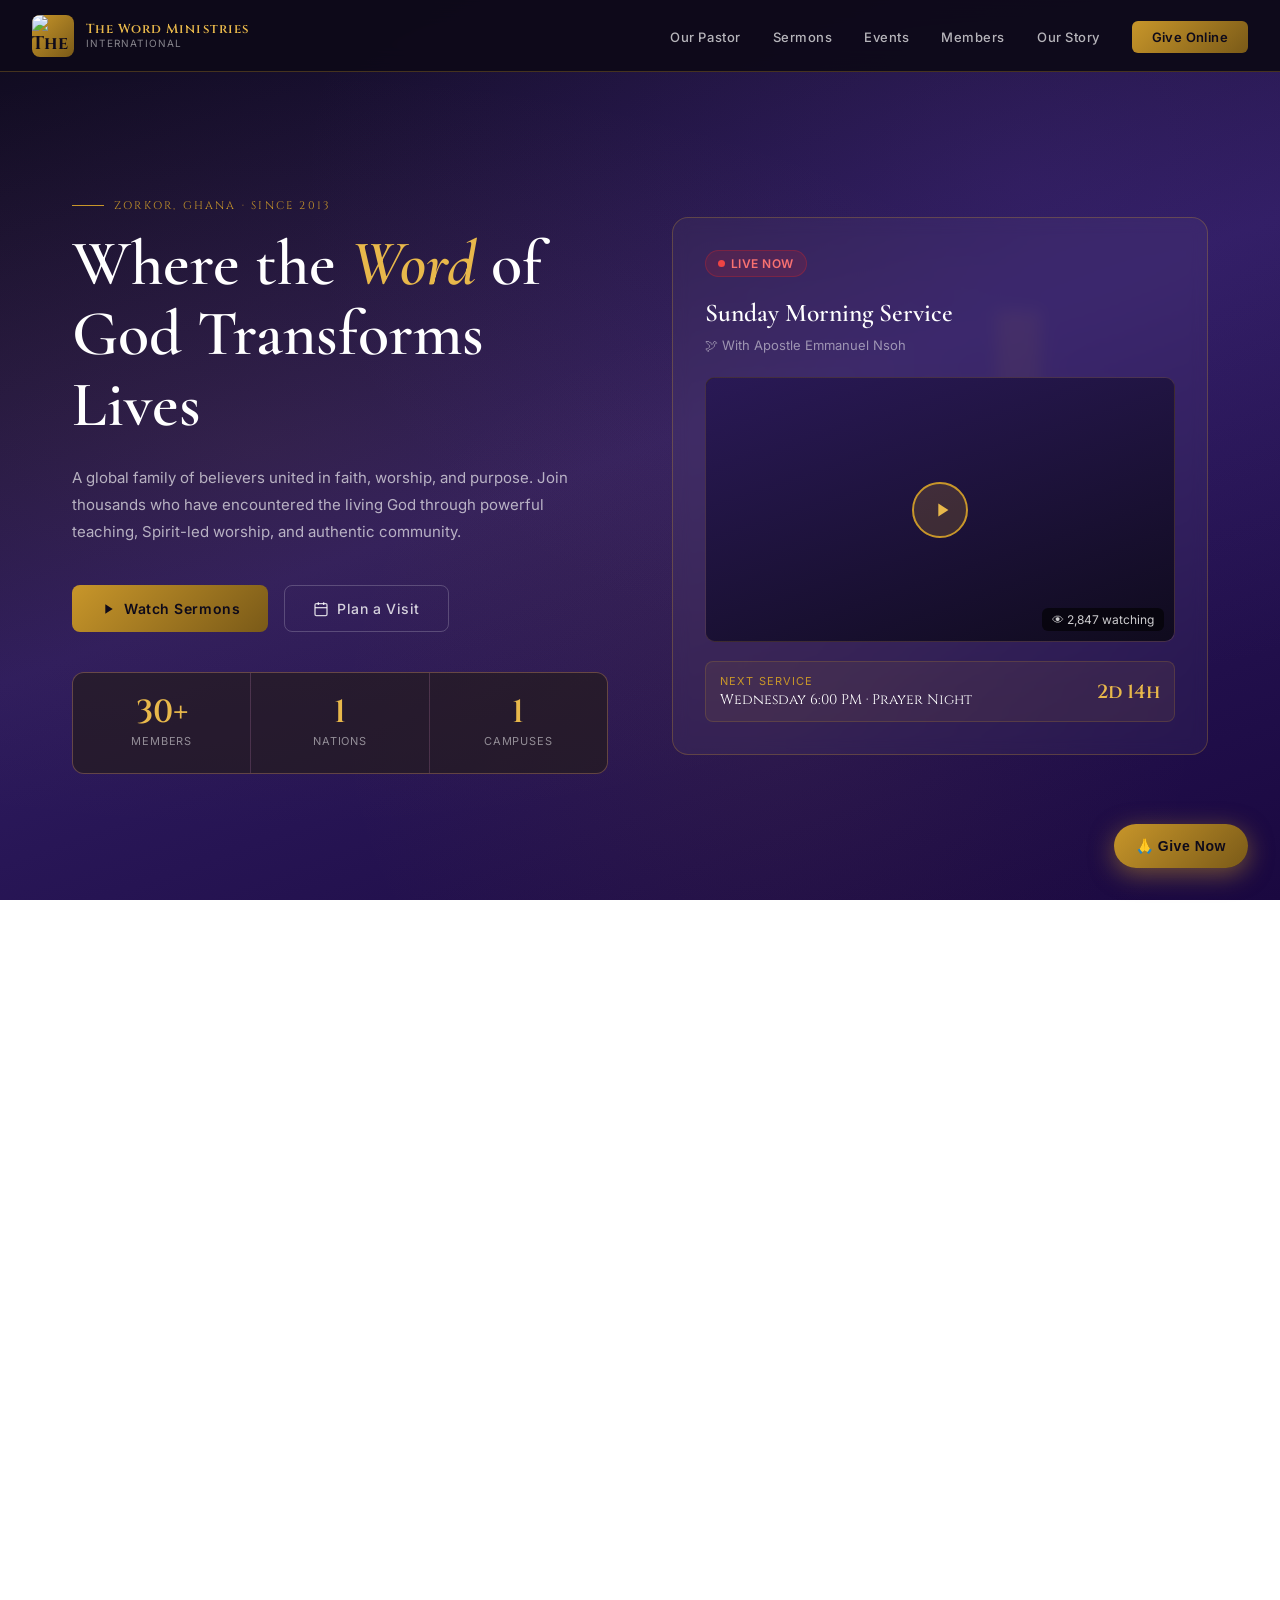
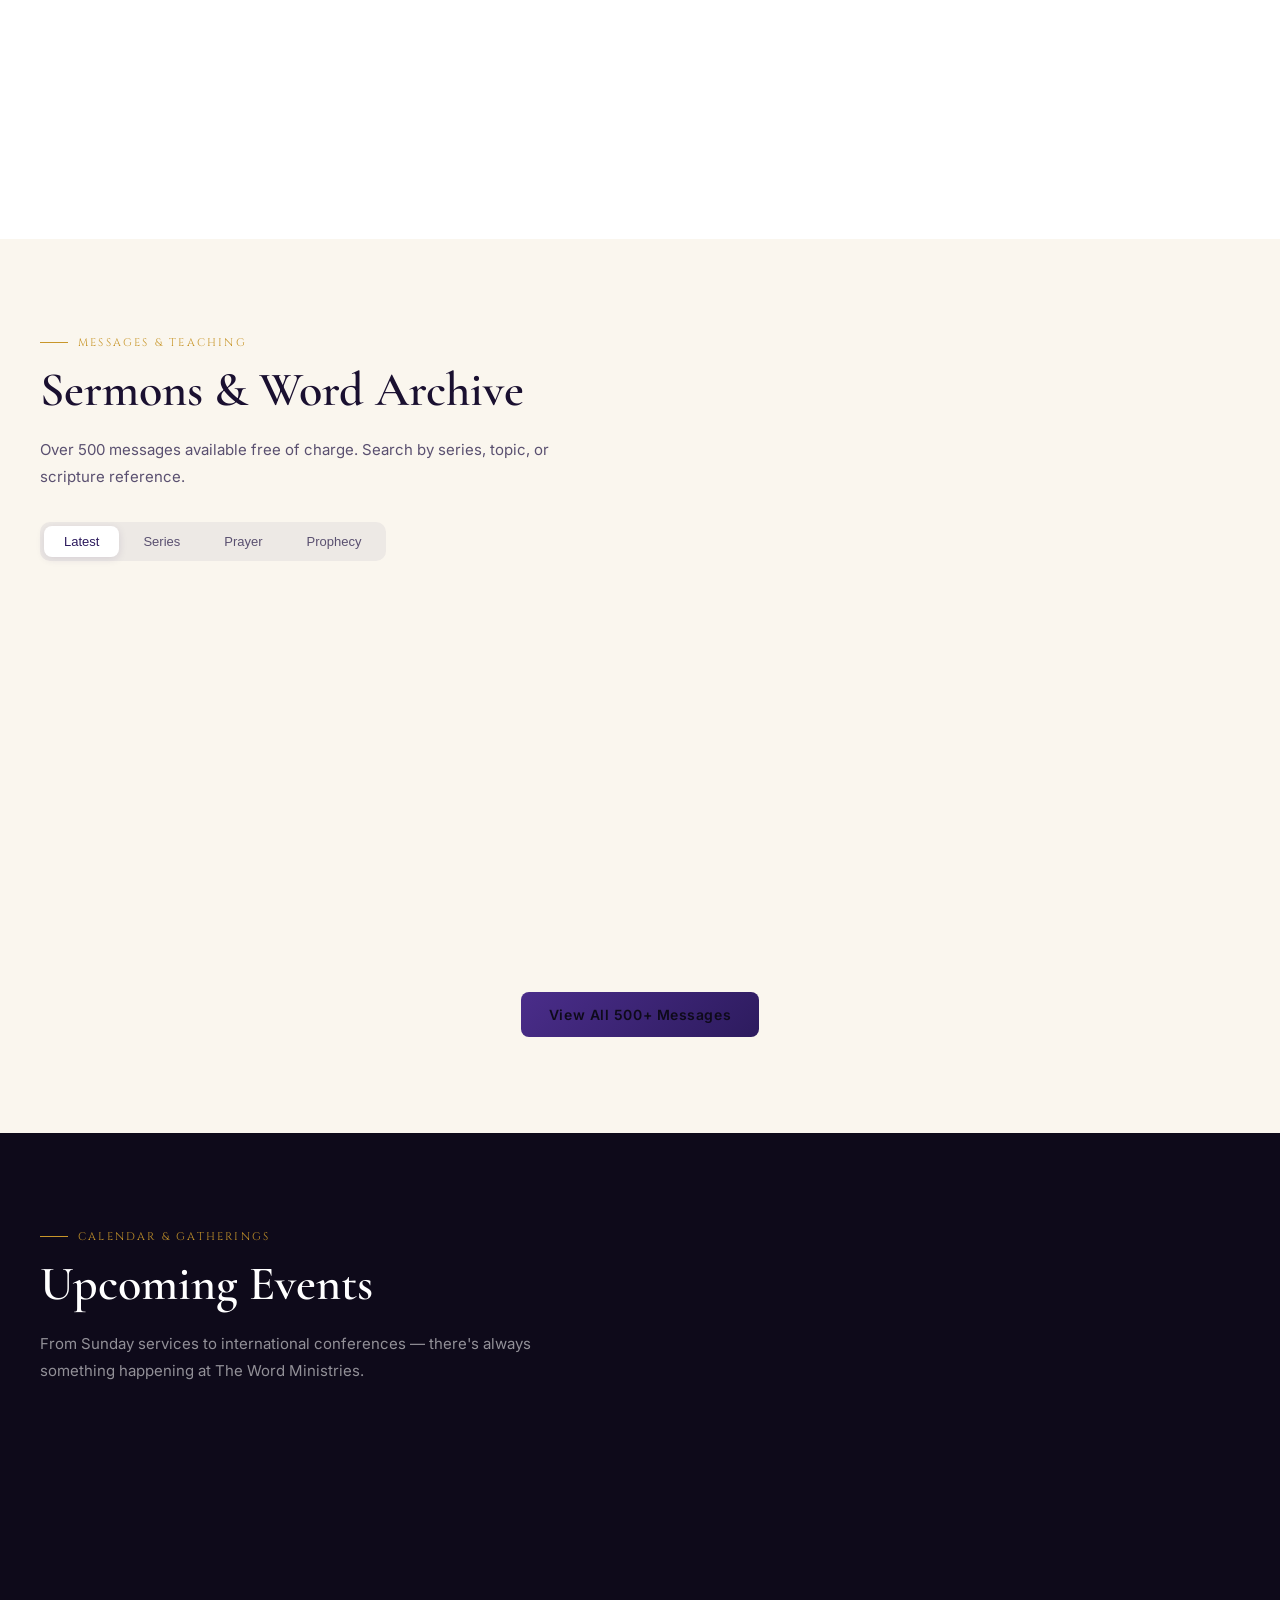
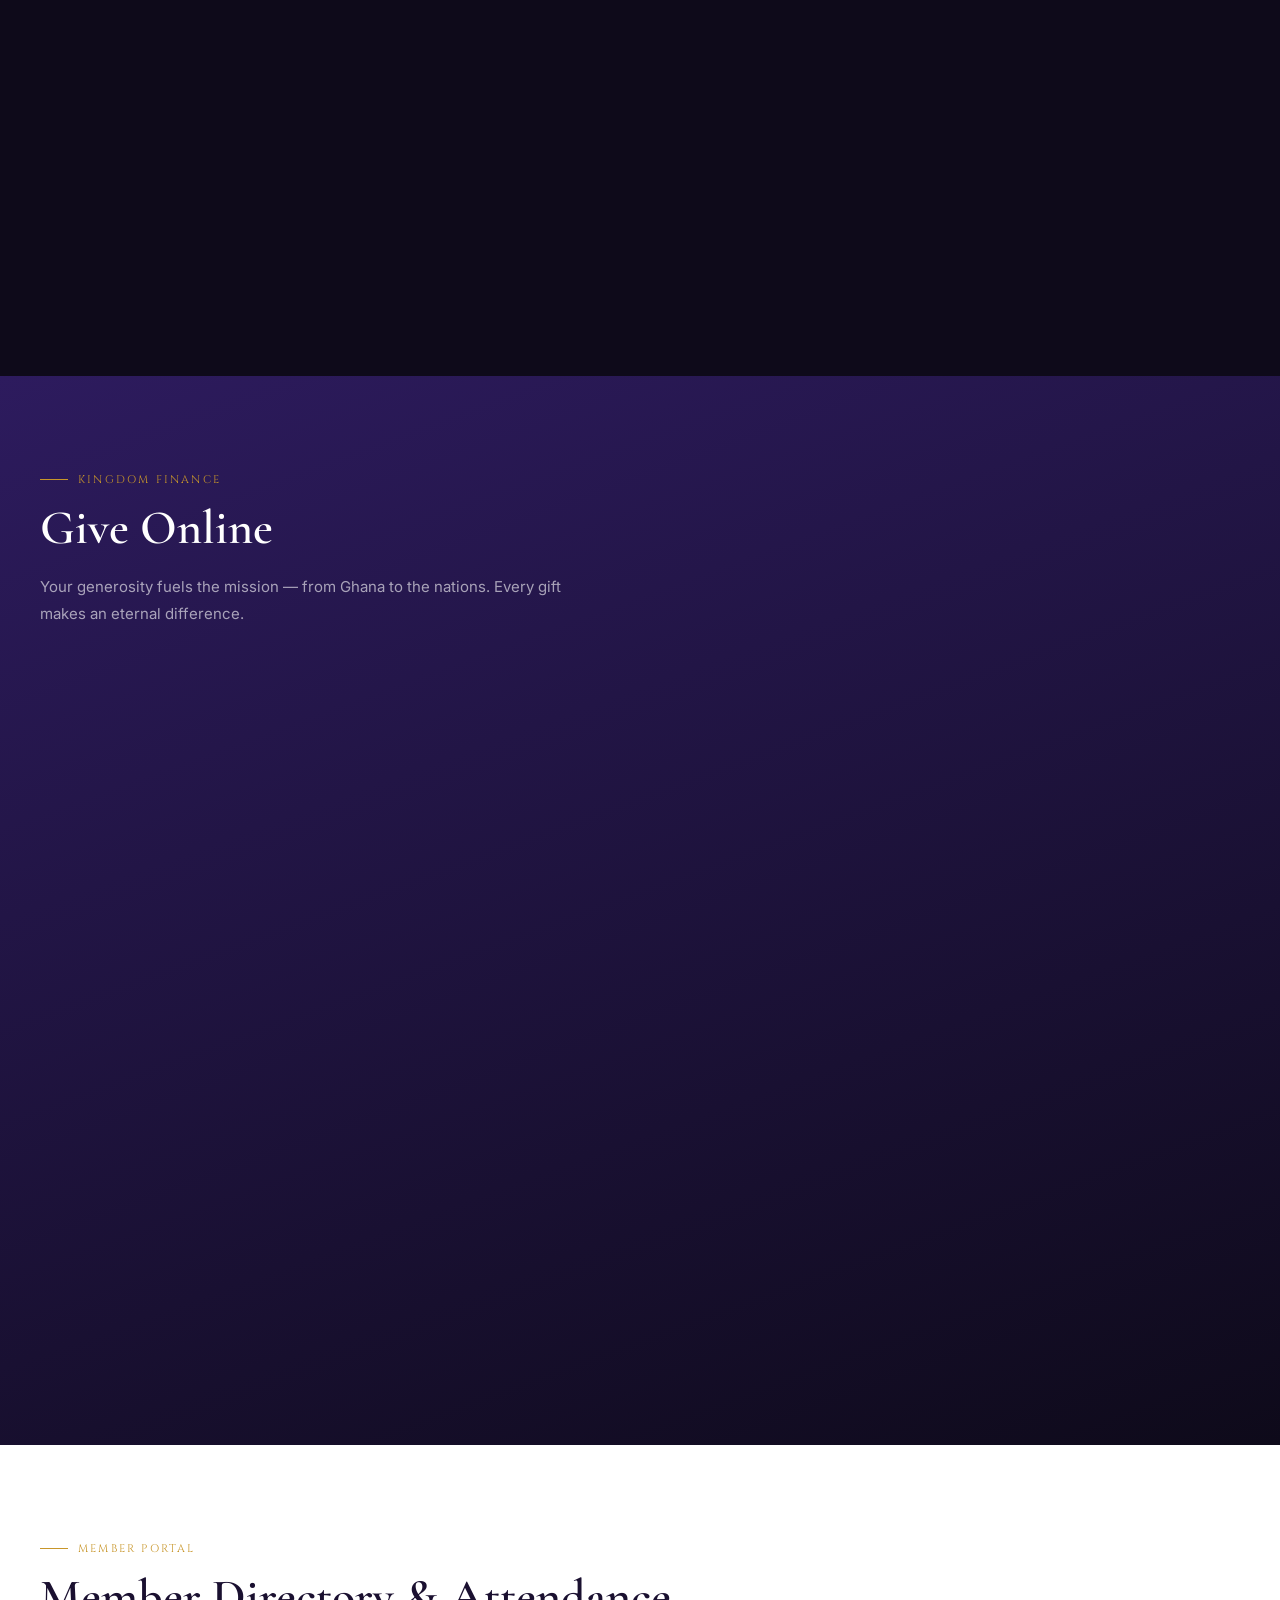
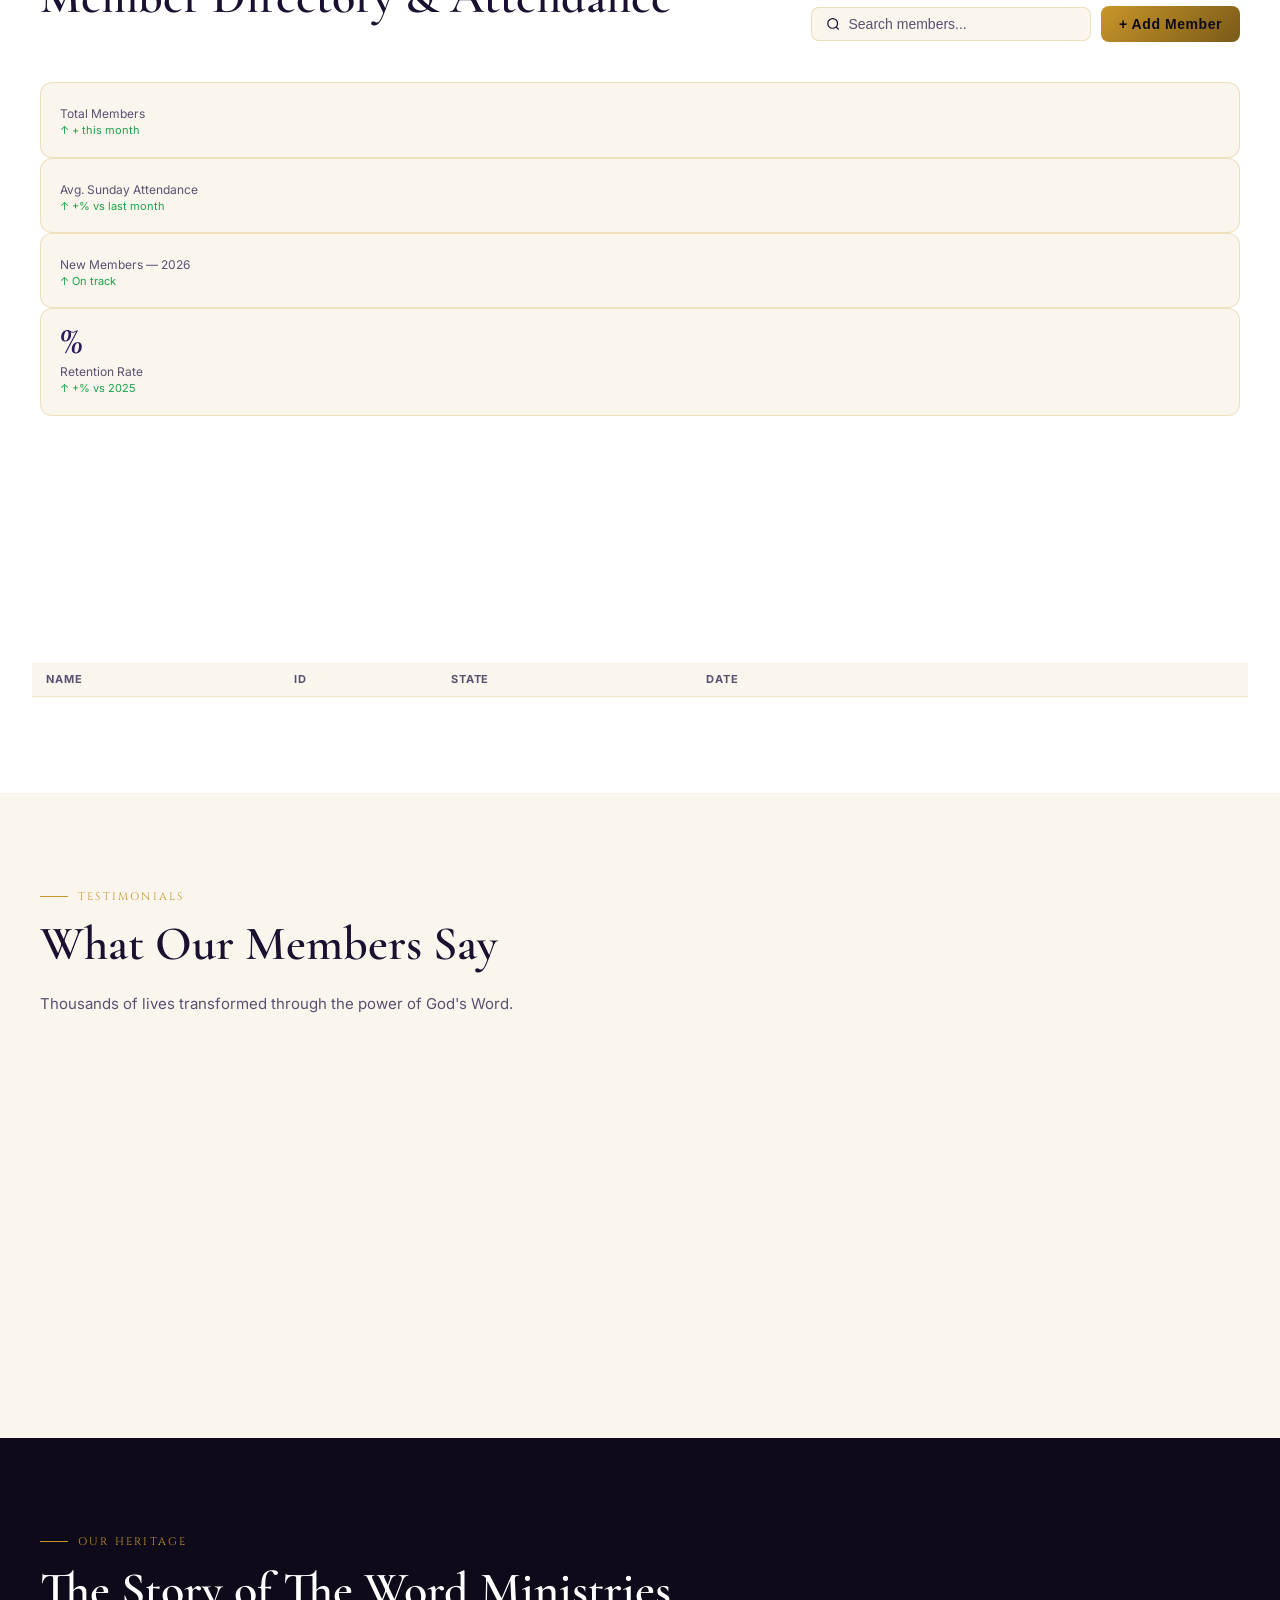
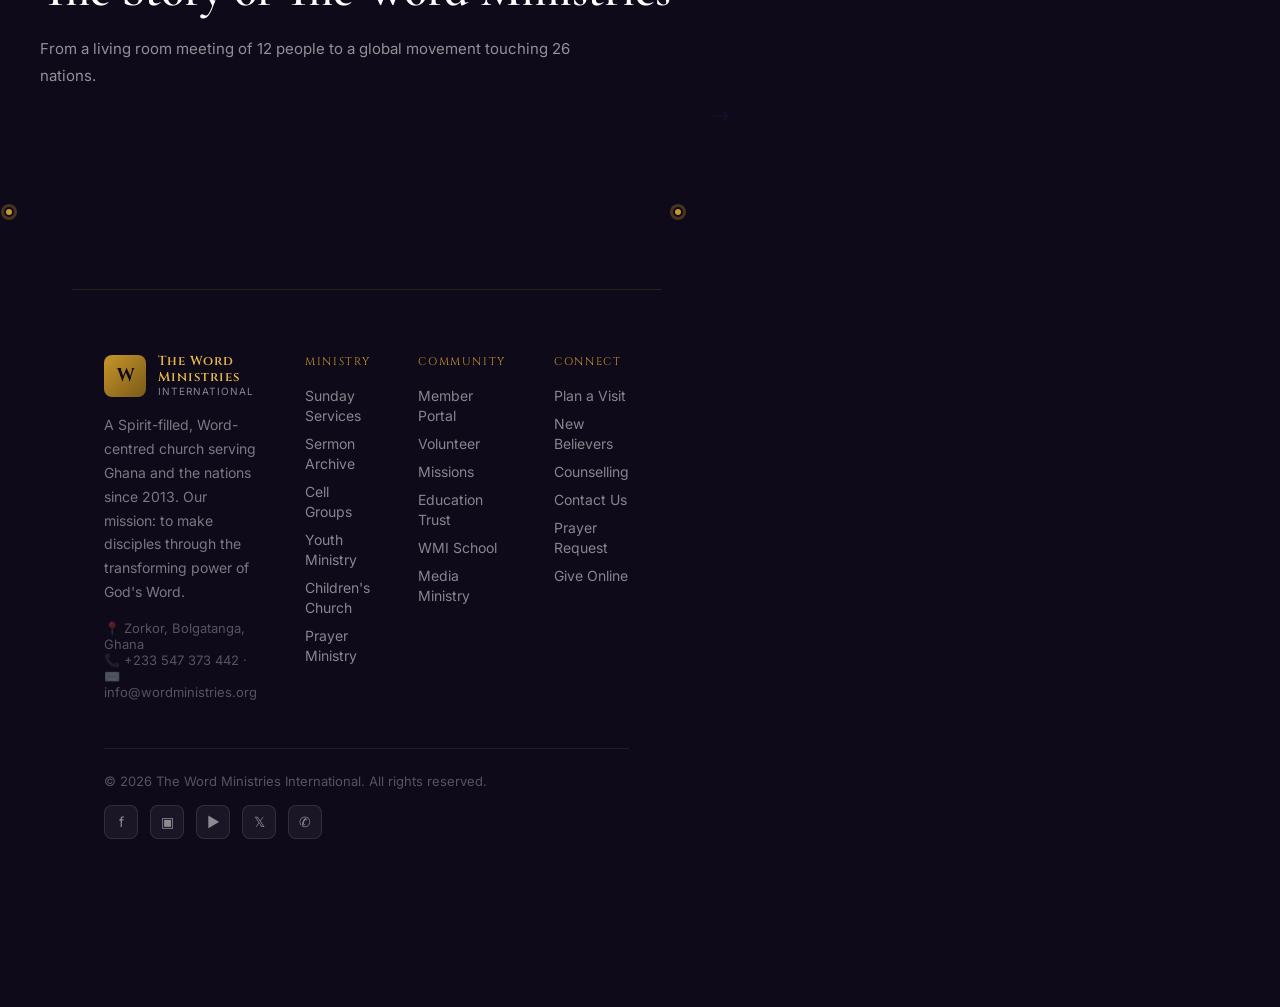
==== word-ministries-international.html @ aa01a62c "Add files via upload" ====
<!DOCTYPE html>
<html lang="en">
<head>
<meta charset="UTF-8"/>
<meta name="viewport" content="width=device-width, initial-scale=1.0"/>
<title>The Word Ministries International</title>
<link rel="preconnect" href="https://fonts.googleapis.com"/>
<link rel="preconnect" href="https://fonts.gstatic.com" crossorigin/>
<link href="https://fonts.googleapis.com/css2?family=Cormorant+Garamond:ital,wght@0,300;0,400;0,500;0,600;0,700;1,400;1,600&family=Cinzel:wght@400;500;600;700&family=Inter:wght@300;400;500;600&display=swap" rel="stylesheet"/>

</head>
<body>
<link rel="stylesheet" href="wordministries.css"/>
<!-- NAVIGATION -->
<nav id="main-nav">
  <div class="nav-logo">
    <div class="nav-logo-icon"><img   src="imagess\WhatsApp Image 2026-04-04 at 11.30.36 AM.jpeg" alt="The Word Ministries International" class="nav-logo-image"/></div>
    <div class="nav-logo-text">
      <span>The Word Ministries</span>
      <span>International</span>
    </div>
  </div>
  <ul class="nav-links">
    <li><a href="#about">Our Pastor</a></li>
    <li><a href="#sermons">Sermons</a></li>
    <li><a href="#events">Events</a></li>
    <li><a href="#members">Members</a></li>
    <li><a href="#history">Our Story</a></li>
    <li><a href="#give" class="nav-cta">Give Online</a></li>
  </ul>
  <button class="hamburger" onclick="toggleMenu()" aria-label="Menu">
    <span></span><span></span><span></span>
  </button>
</nav>
<div class="mobile-menu" id="mobile-menu">
  <a href="#about" onclick="closeMenu()">Our Pastor</a>
  <a href="#sermons" onclick="closeMenu()">Sermons</a>
  <a href="#events" onclick="closeMenu()">Events</a>
  <a href="#members" onclick="closeMenu()">Members</a>
  <a href="#history" onclick="closeMenu()">Our Story</a>
  <a href="#give" onclick="closeMenu()">Give Online</a>
</div>

<!-- HERO -->
<section class="hero" id="home">
  <div class="hero-bg-pattern"></div>
  <div class="hero-cross"></div>
  <div class="hero-content">
    <div>
      <div class="hero-eyebrow">Zorkor, Ghana · Since 2013</div>
      <h1>Where the <em>Word</em> of God Transforms Lives</h1>
      <p class="hero-desc">A global family of believers united in faith, worship, and purpose. Join thousands who have encountered the living God through powerful teaching, Spirit-led worship, and authentic community.</p>
      <div class="hero-actions">
        <a href="#sermons" class="btn-primary">
          <svg width="16" height="16" viewBox="0 0 24 24" fill="currentColor"><path d="M8 5v14l11-7z"/></svg>
          Watch Sermons
        </a>
        <a href="#events" class="btn-ghost">
          <svg width="16" height="16" viewBox="0 0 24 24" fill="none" stroke="currentColor" stroke-width="2"><rect x="3" y="4" width="18" height="18" rx="2"/><line x1="16" y1="2" x2="16" y2="6"/><line x1="8" y1="2" x2="8" y2="6"/><line x1="3" y1="10" x2="21" y2="10"/></svg>
          Plan a Visit
        </a>
      </div>
      <div class="hero-stats">
        <div class="hero-stat">
          <span class="hero-stat-num">30+</span>
          <span class="hero-stat-label">Members</span>
        </div>
        <div class="hero-stat">
          <span class="hero-stat-num">1</span>
          <span class="hero-stat-label">Nations</span>
        </div>
        <div class="hero-stat">
          <span class="hero-stat-num">1</span>
          <span class="hero-stat-label">Campuses</span>
        </div>
      </div>
    </div>
    <div>
      <div class="hero-live-card">
        <div class="live-badge">
          <div class="live-dot"></div>
          LIVE NOW
        </div>
        <div class="live-card-title">Sunday Morning Service</div>
        <div class="live-card-meta">🕊 With Apostle Emmanuel Nsoh</div>
        <div class="live-preview" onclick="alert('Live stream launching...')">
          <div class="live-preview-bg"></div>
          <div class="play-btn">
            <svg viewBox="0 0 24 24"><path d="M8 5v14l11-7z"/></svg>
          </div>
          <div class="live-viewers">👁 2,847 watching</div>
        </div>
        <div class="next-service">
          <div>
            <div class="next-service-label">Next Service</div>
            <div class="next-service-time">Wednesday 6:00 PM · Prayer Night</div>
          </div>
          <div class="next-service-countdown" id="countdown">2d 14h</div>
        </div>
      </div>
    </div>
  </div>
</section>

<!-- PASTOR / ABOUT -->
<section class="section about-section" id="about">
  <div class="section-inner">
    <div class="about-grid">
      <div class="pastor-portrait fade-in">
        <div class="pastor-img-frame">
          <div class="pastor-img-frame-inner">
            <div class="pastor-placeholder-icon"> <img src="imagess\Gemini_Generated_Image_w44m5sw44m5sw44m.png" alt="pastor Emmanuel photo"> </div>
          </div>
        </div>
        <div class="pastor-badge">
          <div class="pastor-badge-years">7</div>
          <div class="pastor-badge-label">Years in Ministry</div>
        </div>
      </div>
      <div class="fade-in">
        <div class="section-eyebrow">Our Senior Pastor</div>
        <h2 class="section-title">Apostle Emmanuel Nsoh</h2>
        <p class="section-sub">Born in Kumasi, Ghana, Pastor Emmanuel received his call to ministry in 1996 and founded The Word Ministries International in Zorkor in 2013. His anointed teaching ministry has led to church planting and the spiritual transformation of hundreds of thousands of lives.</p>
        <div class="pastor-quote">
          <p>"The Word of God is not just a book — it is a living, breathing encounter with the Creator of the universe. My mission is simple: help people meet God through His Word."</p>
          <cite>— Pastor Emmanuel Nsoh</cite>
        </div>
        <p style="color:var(--text-muted); font-size:14px; line-height:1.8; margin-bottom:1.5rem;">A graduate of the Electrical Technician Training Institute of bolgatanga, Ghana and the Asobono Bible Training Centre, Pastor Emmanuel also holds a Bible coodinator roleat ETM . He is married to Madam. Elizabith Nsoh, co-founder and Women's Ministry Director. Together they have three children and No grandchildren.</p>
        <div class="pastor-credentials">
          <span class="credential-tag">Bongo senior high school</span>
          <span class="credential-tag">Electrical Technician</span>
          <span class="credential-tag">Teached at a private school</span>
          <span class="credential-tag">An executive in ETM </span>
        </div>
      </div>
    </div>
  </div>
</section>

<!-- SERMONS -->
<section class="section sermons-section" id="sermons">
  <div class="section-inner">
    <div class="section-eyebrow">Messages & Teaching</div>
    <h2 class="section-title">Sermons & Word Archive</h2>
    <p class="section-sub" style="margin-bottom:2rem;">Over 500 messages available free of charge. Search by series, topic, or scripture reference.</p>
    <div class="sermons-tabs">
      <button class="sermon-tab active" onclick="switchTab(this)">Latest</button>
      <button class="sermon-tab" onclick="switchTab(this)">Series</button>
      <button class="sermon-tab" onclick="switchTab(this)">Prayer</button>
      <button class="sermon-tab" onclick="switchTab(this)">Prophecy</button>
    </div>
    <div class="sermons-grid">
      <div class="sermon-card fade-in">
        <div class="sermon-thumb">
          <div></div>
          <div class="sermon-play"><svg viewBox="0 0 24 24"><path d="M8 5v14l11-7z"/></svg></div>
          <div class="sermon-duration">52:18</div>
        </div>
        <div class="sermon-body">
          <div class="sermon-series">Faith That Moves Mountains · Part 7</div>
          <div class="sermon-title">The Faithfulness of God in the Dry Season</div>
          <div class="sermon-meta">
            <span>May 18, 2026</span>
            <span>📖 Psalm 23</span>
          </div>
        </div>
      </div>
      <div class="sermon-card fade-in">
        <div class="sermon-thumb">
          <div></div>
          <div class="sermon-play"><svg viewBox="0 0 24 24"><path d="M8 5v14l11-7z"/></svg></div>
          <div class="sermon-duration">48:44</div>
        </div>
        <div class="sermon-body">
          <div class="sermon-series">Kingdom Finances · Part 3</div>
          <div class="sermon-title">Unlocking the Windows of Heaven</div>
          <div class="sermon-meta">
            <span>May 11, 2026</span>
            <span>📖 Malachi 3:10</span>
          </div>
        </div>
      </div>
      <div class="sermon-card fade-in">
        <div class="sermon-thumb">
          <div></div>
          <div class="sermon-play"><svg viewBox="0 0 24 24"><path d="M8 5v14l11-7z"/></svg></div>
          <div class="sermon-duration">1:04:30</div>
        </div>
        <div class="sermon-body">
          <div class="sermon-series">Prayer Foundations</div>
          <div class="sermon-title">When You Pray: The Anatomy of Breakthrough</div>
          <div class="sermon-meta">
            <span>May 7, 2026</span>
            <span>📖 Matthew 6:5–13</span>
          </div>
        </div>
      </div>
    </div>
    <div style="text-align:center; margin-top:2.5rem;">
      <a href="#" class="btn-primary" style="background:var(--purple); background:linear-gradient(135deg,var(--purple-mid),var(--purple));">
        View All 500+ Messages
      </a>
    </div>
  </div>
</section>

<!-- EVENTS -->
<section class="section events-section" id="events">
  <div class="section-inner">
    <div class="section-eyebrow" style="color:var(--gold)">Calendar & Gatherings</div>
    <h2 class="section-title">Upcoming Events</h2>
    <p class="section-sub">From Sunday services to international conferences — there's always something happening at The Word Ministries.</p>
    <div class="events-grid fade-in">
      <div class="events-calendar">
        <div class="cal-header">
          <button class="cal-nav" onclick="changeMonth(-1)">‹</button>
          <div class="cal-month" id="cal-month-label">May 2026</div>
          <button class="cal-nav" onclick="changeMonth(1)">›</button>
        </div>
        <div class="cal-days-header">
          <div class="cal-day-label">S</div><div class="cal-day-label">M</div>
          <div class="cal-day-label">T</div><div class="cal-day-label">W</div>
          <div class="cal-day-label">T</div><div class="cal-day-label">F</div>
          <div class="cal-day-label">S</div>
        </div>
        <div class="cal-grid" id="cal-grid"></div>
      </div>
      <div class="events-list">
        <div class="event-card">
          <div class="event-date-block">
            <div class="event-day">25</div>
            <div class="event-month">May</div>
          </div>
          <div>
            <div class="event-title">Pentecost Sunday — Special Service</div>
            <div class="event-info">
              <span>🕗 7:00 AM & 10:30 AM</span>
              <span>📍 Main Auditorium</span>
            </div>
          </div>
          <button class="event-register">Register</button>
        </div>
        <div class="event-card">
          <div class="event-date-block">
            <div class="event-day">31</div>
            <div class="event-month">May</div>
          </div>
          <div>
            <div class="event-title">All Night Prayer & Praise (ANPP)</div>
            <div class="event-info">
              <span>🕙 10:00 PM – 4:00 AM</span>
              <span>📍 Prayer Mountain</span>
            </div>
          </div>
          <button class="event-register">Register</button>
        </div>
        <div class="event-card">
          <div class="event-date-block">
            <div class="event-day">14</div>
            <div class="event-month">Jun</div>
          </div>
          <div>
            <div class="event-title">International Ministers' Conference 2026</div>
            <div class="event-info">
              <span>🗓 Jun 14–17</span>
              <span>📍 AICC, Accra</span>
            </div>
          </div>
          <button class="event-register">Register</button>
        </div>
        <div class="event-card">
          <div class="event-date-block">
            <div class="event-day">28</div>
            <div class="event-month">Jun</div>
          </div>
          <div>
            <div class="event-title">Annual Youth Empowerment Seminar</div>
            <div class="event-info">
              <span>🕙 9:00 AM</span>
              <span>📍 Youth Centre</span>
            </div>
          </div>
          <button class="event-register">Register</button>
        </div>
      </div>
    </div>
  </div>
</section>

<!-- GIVING -->
<section class="section giving-section" id="give">
  <div class="section-inner">
    <div class="section-eyebrow">Kingdom Finance</div>
    <h2 class="section-title">Give Online</h2>
    <p class="section-sub">Your generosity fuels the mission — from Ghana to the nations. Every gift makes an eternal difference.</p>
    <div class="giving-grid">
      <div class="giving-form-card fade-in">
        <div class="giving-form-title">Make a Contribution</div>
        <div class="giving-form-sub">Tithe · Offering · Building Fund · Missions</div>
        <div class="give-types">
          <div class="give-type active" onclick="setGiveType(this)">Tithe</div>
          <div class="give-type" onclick="setGiveType(this)">Offering</div>
          <div class="give-type" onclick="setGiveType(this)">Building</div>
          <div class="give-type" onclick="setGiveType(this)">Missions</div>
        </div>
        <div class="amount-presets">
          <button class="amount-preset active" onclick="setAmount(this)">GHS 50</button>
          <button class="amount-preset" onclick="setAmount(this)">GHS 100</button>
          <button class="amount-preset" onclick="setAmount(this)">GHS 250</button>
          <button class="amount-preset" onclick="setAmount(this)">Custom</button>
        </div>
        <div class="form-group">
          <label class="form-label">Amount (GHS)</label>
          <input class="form-input" type="number" id="give-amount" value="50" placeholder="Enter amount"/>
        </div>
        <div class="form-group">
          <label class="form-label">Full Name</label>
          <input class="form-input" type="text" placeholder="Kwame Mensah"/>
        </div>
        <div class="form-group">
          <label class="form-label">Email</label>
          <input class="form-input" type="email" placeholder="kwame@email.com"/>
        </div>
        <div class="form-group">
          <label class="form-label">Phone (MTN / Vodafone MoMo)</label>
          <input class="form-input" type="tel" placeholder="055 000 0000"/>
        </div>
        <button class="btn-primary" style="width:100%; justify-content:center; margin-top:0.5rem; padding:16px;" onclick="alert('Redirecting to secure payment...')">
          Give GHS <span id="give-display">50</span> Now
          <svg width="16" height="16" viewBox="0 0 24 24" fill="none" stroke="currentColor" stroke-width="2"><path d="M5 12h14M12 5l7 7-7 7"/></svg>
        </button>
        <p style="font-size:12px; color:rgba(255,255,255,0.3); text-align:center; margin-top:10px;">🔒 Secured by SSL · Mobile Money · Card · Bank Transfer</p>
      </div>
      <div class="giving-stats">
        <div class="giving-stat-card fade-in">
          <div class="giving-stat-icon">🏛️</div>
          <div class="giving-stat-value">GHS 4.2M</div>
          <div class="giving-stat-label">Building Fund — 2026 Goal: GHS 6M</div>
          <div class="giving-progress-bar"><div class="giving-progress-fill" style="width:70%"></div></div>
          <div class="giving-progress-label">70% of goal reached</div>
        </div>
        <div class="giving-stat-card fade-in">
          <div class="giving-stat-icon">🌍</div>
          <div class="giving-stat-value">GHS 890K</div>
          <div class="giving-stat-label">Missions Fund — Church Planting in 6 Nations</div>
          <div class="giving-progress-bar"><div class="giving-progress-fill" style="width:44%"></div></div>
          <div class="giving-progress-label">44% of goal reached</div>
        </div>
        <div class="giving-stat-card fade-in">
          <div class="giving-stat-icon">🎓</div>
          <div class="giving-stat-value">312</div>
          <div class="giving-stat-label">Scholarships awarded in 2025 through the WMI Education Trust</div>
        </div>
      </div>
    </div>
  </div>
</section>

<!-- MEMBERS / ATTENDANCE TRACKER -->
<section class="section members-section" id="members">
  <div class="section-inner">
    <div class="members-header">
      <div>
        <div class="section-eyebrow">Member Portal</div>
        <h2 class="section-title">Member Directory & Attendance</h2>
      </div>
      <div style="display:flex; gap:10px; align-items:center;">
        <div class="search-bar">
          <svg width="16" height="16" viewBox="0 0 24 24" fill="none" stroke="currentColor" stroke-width="2"><circle cx="11" cy="11" r="8"/><path d="m21 21-4.35-4.35"/></svg>
          <input type="text" placeholder="Search members..." oninput="filterMembers(this.value)"/>
        </div>
        <button class="btn-primary" style="padding:10px 18px;" onclick="alert('Add Member form opening...')">+ Add Member</button>
      </div>
    </div>
    <!-- <!-- <div class="member-stats-row fade-in"> -->
      <div class="member-stat">
        <div class="member-stat-value"></div>
        <div class="member-stat-label">Total Members</div>
        <div class="member-stat-change">↑ + this month</div>
      </div>
      <div class="member-stat">
        <div class="member-stat-value"></div>
        <div class="member-stat-label">Avg. Sunday Attendance</div>
        <div class="member-stat-change">↑ +% vs last month</div>
      </div>
      <div class="member-stat">
        <div class="member-stat-value"></div>
        <div class="member-stat-label">New Members — 2026</div>
        <div class="member-stat-change">↑ On track </div>
      </div>
      <div class="member-stat">
        <div class="member-stat-value">%</div>
        <div class="member-stat-label">Retention Rate</div>
        <div class="member-stat-change">↑ +% vs 2025</div>
      </div>
    </div>
    <div class="attendance-chart fade-in">
      <div class="chart-header">
        <div class="chart-title"></div>
        <div style="font-size:13px; color:var(--text-muted);"></div>
      </div>
      <div class="chart-bars" id="attendance-chart"></div>
    </div>
    <div style="overflow-x:auto;">
      <table class="members-table" id="members-table">
        <thead>
          <tr>
            <th>Name</th>
            <th>id</th>
            <th>state</th>
            <th>Date</th>
            <th></th>
            <th></th>
            <th></th>
          </tr>
        </thead>
        <tbody id="members-tbody"></tbody>
      </table>
    </div>
  </div>
</section>

<!-- REVIEWS -->
<section class="section reviews-section" id="reviews">
  <div class="section-inner">
    <div class="section-eyebrow">Testimonials</div>
    <h2 class="section-title">What Our Members Say</h2>
    <p class="section-sub">Thousands of lives transformed through the power of God's Word.</p>
    <div class="reviews-grid">
      <div class="review-card fade-in">
        <div class="review-stars">★★★★★</div>
        <!-- <div class="review-text">"I came to WMI broken, jobless, and hopeless. Through the Word teaching and the prayer community here, my entire life was turned around in 18 months. I'm a testimony of what God can do."</div> -->
        <div class="review-author">
          <div class="review-avatar" style="background:#EDE6FF; color:#6B42B8;"></div>
          <div>
            <div class="review-name"></div>
            <div class="review-location"></div>
          </div>
        </div>
      </div>
      <div class="review-card fade-in">
        <div class="review-stars">★★★★★</div>
        <!-- <div class="review-text">"Pastor Emmanuel's teaching is unlike anything I've ever experienced. The depth of the Word, combined with the practical application — this church changed my family forever."</div> -->
        <div class="review-author">
          <div class="review-avatar" style="background:#F5DFA0; color:#7A5A18;">AA</div>
          <div>
            <!-- <div class="review-name">Abena Amoah-Darko</div> -->
            <!-- <div class="review-location">Tema Campus · Member since 2021</div> -->
          </div>
        </div>
      </div>
      <div class="review-card fade-in">
        <div class="review-stars">★★★★★</div>
        <!-- <div class="review-text">"I watch the live stream every Sunday from London. WMI feels more like home than any church I've attended here. The online community is warm, real, and deeply committed."</div> -->
        <div class="review-author">
          <div class="review-avatar" style="background:#DCFCE7; color:#166534;">EM</div>
          <div>
            <!-- <div class="review-name">Emmanuel Mensah</div> -->
            <!-- <div class="review-location">Online Campus · UK</div> -->
          </div>
        </div>
      </div>
      <div class="review-card fade-in">
        <div class="review-stars">★★★★★</div>
        <!-- <div class="review-text">"The youth ministry here is extraordinary. My teenage children are on fire for God — they look forward to church every week. That alone is worth everything."</div> -->
        <div class="review-author">
          <div class="review-avatar" style="background:#EDE6FF; color:#4A2D8A;">GN</div>
          <div>
            <!-- <div class="review-name">Grace Nkrumah</div> -->
            <!-- <div class="review-location">Kumasi Campus · Member since 2022</div> -->
          </div>
        </div>
      </div>
      <div class="review-card fade-in">
        <div class="review-stars">★★★★★</div>
        <!-- <div class="review-text">"From Nigeria to Ghana — I relocated specifically to be near this church. People thought I was crazy. Two years later, I'm ordained and leading my own cell group. Never looked back."</div> -->
        <div class="review-author">
          <div class="review-avatar" style="background:#FEE2E2; color:#991B1B;">B</div>
          <div>
            <!-- <div class="review-name">Olumide Adeyemi</div> -->
            <!-- <div class="review-location">Accra Main Campus · From Lagos</div> -->
          </div>
        </div>
      </div>
      <div class="review-card fade-in">
        <div class="review-stars">★★★★★</div>
        <!-- <div class="review-text">"The scholarship I received through WMI put me through nursing school. I now serve as the head of their medical missions team. The generosity of this church is breathtaking."</div> -->
        <div class="review-author">
          <div class="review-avatar" style="background:#DBEAFE; color:#1E40AF;">A</div>
          <div>
            <!-- <div class="review-name">Ama Boateng</div> -->
            <!-- <div class="review-location">Tema Campus · Missions Team</div> -->
          </div>
        </div>
      </div>
    </div>
  </div>
</section>

<!-- CHURCH HISTORY -->
<section class="section history-section" id="history">
  <div class="section-inner">
    <div class="section-eyebrow" style="color:var(--gold)">Our Heritage</div>
    <h2 class="section-title">The Story of The Word Ministries</h2>
    <p class="section-sub">From a living room meeting of 12 people to a global movement touching 26 nations.</p>
    <div style="display:grid; grid-template-columns:1fr 1fr; gap:3rem; margin-top:1rem;">
      <div class="timeline fade-in">
        <!-- <!-- <div class="timeline-item"> -->
          <div class="timeline-dot"></div>
          <!-- <div class="timeline-year">1996</div>
          <div class="timeline-title">The Call</div>
          <div class="timeline-desc"> Apostle Emmanuel  receives a divine call to ministry during a prayer retreat in the Ashanti Region. He begins leading Bible studies in his university dormitory.</div> -->
        </div> -->
        <div class="timeline-item">
          <div class="timeline-dot"></div>
          <!-- <div class="timeline-year">1998</div>
          <div class="timeline-title">The Founding</div> -->
          <!-- <div class="timeline-desc">The Word Ministries International is officially established in Zorkor with 12 founding members meeting in a school class room. By the end of the year, attendance grows to 30+.</div> -->
        </div>
        <div class="timeline-item">
          <div class="timeline-dot"></div>
          <!-- <div class="timeline-year">2003</div> -->
          <!-- <div class="timeline-title">First Auditorium</div> -->
          <!-- <div class="timeline-desc">A 1,500-seat auditorium is dedicated in East Legon after a miraculous land acquisition. The congregation has grown to over 3,000 registered members.</div> -->
        </div>
        <div class="timeline-item">
        <!----<div class="timeline-dot"></div>
          <div class="timeline-year">2007</div>
          <div class="timeline-title">International Expansion</div>
          <div class="timeline-desc">WMI plants its first international branch in London, UK. A TV broadcast ministry begins, reaching 11 African nations through satellite television.</div>
        </div>
      </div>
      <div class="timeline fade-in">
        <div class="timeline-item">
          <div class="timeline-dot"></div>
          <div class="timeline-year">2011</div>
          <div class="timeline-title">Education Trust Launched</div>
          <div class="timeline-desc">The WMI Education Trust is established, awarding its first 45 university scholarships to children from the congregation's lower-income families.</div>
        </div>
        <div class="timeline-item">
          <div class="timeline-dot"></div>
          <div class="timeline-year">2015</div>
          <div class="timeline-title">10,000 Members</div>
          <div class="timeline-desc">WMI celebrates a landmark 10,000 registered members across Ghana. The Kumasi and Tema campuses are opened to accommodate the growth.</div>
        </div>
        <div class="timeline-item">
          <div class="timeline-dot"></div>
          <div class="timeline-year">2020</div>
          <div class="timeline-title">Digital Church Launch</div>
          <div class="timeline-desc">During the global pandemic, WMI launches a full digital church experience with live streaming, online prayer, and virtual small groups — reaching over 50,000 unique viewers weekly.</div>
        </div>
        <div class="timeline-item">
          <div class="timeline-dot"></div>
          <div class="timeline-year">2026</div>
          <div class="timeline-title">New Sanctuary Project</div>
          <div class="timeline-desc">Groundbreaking ceremony for the 15,000-seat Global Worship Centre — the largest single church auditorium in West Africa. Construction ongoing with dedication planned for 2028.</div>
        </div>
      </div>
    </div>
  </div>
</section>

<!-- FOOTER -->
<footer>
  <div class="footer-inner">
    <div class="footer-grid">
      <div>
        <div class="nav-logo">
          <div class="nav-logo-icon">W</div>
          <div class="nav-logo-text">
            <span>The Word Ministries</span>
            <span>International</span>
          </div>
        </div>
        <p class="footer-brand-desc">A Spirit-filled, Word-centred church serving Ghana and the nations since 2013. Our mission: to make disciples through the transforming power of God's Word.</p>
        <p style="font-size:13px; color:rgba(255,255,255,0.3); margin-top:1rem;">📍 Zorkor, Bolgatanga, Ghana<br/>📞 +233 547 373 442 · ✉️ info@wordministries.org</p>
      </div>
      <div>
        <div class="footer-col-title">Ministry</div>
        <ul class="footer-links">
          <li><a href="#">Sunday Services</a></li>
          <li><a href="#">Sermon Archive</a></li>
          <li><a href="#">Cell Groups</a></li>
          <li><a href="#">Youth Ministry</a></li>
          <li><a href="#">Children's Church</a></li>
          <li><a href="#">Prayer Ministry</a></li>
        </ul>
      </div>
      <div>
        <div class="footer-col-title">Community</div>
        <ul class="footer-links">
          <li><a href="#">Member Portal</a></li>
          <li><a href="#">Volunteer</a></li>
          <li><a href="#">Missions</a></li>
          <li><a href="#">Education Trust</a></li>
          <li><a href="#">WMI School</a></li>
          <li><a href="#">Media Ministry</a></li>
        </ul>
      </div>
      <div>
        <div class="footer-col-title">Connect</div>
        <ul class="footer-links">
          <li><a href="#">Plan a Visit</a></li>
          <li><a href="#">New Believers</a></li>
          <li><a href="#">Counselling</a></li>
          <li><a href="#">Contact Us</a></li>
          <li><a href="#">Prayer Request</a></li>
          <li><a href="#">Give Online</a></li>
        </ul>
      </div>
    </div>
    <div class="footer-bottom">
      <div class="footer-copy">© 2026 The Word Ministries International. All rights reserved.</div>
      <div class="footer-social">
        <a class="social-icon" href="#" title="Facebook">f</a>
        <a class="social-icon" href="#" title="Instagram">▣</a>
        <a class="social-icon" href="#" title="YouTube">▶</a>
        <a class="social-icon" href="#" title="Twitter/X">𝕏</a>
        <a class="social-icon" href="#" title="WhatsApp">✆</a>
      </div>
    </div>
  </div>
</footer>

<!-- FLOATING GIVE BUTTON -->
<button class="float-give" onclick="document.getElementById('give').scrollIntoView({behavior:'smooth'})">
  🙏 Give Now
</button>

<script src="scripts\wordministries.js"></script>
</body>
</html>
---- wordministries.css ----
:root {
  --gold: #C8962A;
  --gold-light: #E8B84B;
  --gold-pale: #F5DFA0;
  --gold-dim: #7A5A18;
  --purple: #2D1B5E;
  --purple-mid: #4A2D8A;
  --purple-light: #6B42B8;
  --purple-pale: #EDE6FF;
  --cream: #FAF6EE;
  --cream2: #F0E8D8;
  --dark: #0E0A1A;
  --dark2: #1A1030;
  --text: #1A1030;
  --text-muted: #5A5070;
  --border: rgba(200,150,42,0.25);
  --shadow: 0 8px 40px rgba(45,27,94,0.18);
}

* { margin:0; padding:0; box-sizing:border-box; }
html { scroll-behavior: smooth; }
body {
  font-family: 'Inter', sans-serif;
  background: var(--cream);
  color: var(--text);
  overflow-x: hidden;
}

/* NAVIGATION */
nav {
  position: fixed; top:0; left:0; right:0; z-index:1000;
  background: rgba(14,10,26,0.96);
  backdrop-filter: blur(12px);
  border-bottom: 1px solid rgba(200,150,42,0.3);
  padding: 0 2rem;
  display: flex; align-items: center; justify-content: space-between;
  height: 72px;
}
.nav-logo {
  display: flex; align-items: center; gap: 12px;
}
.nav-logo-icon {
  width: 42px; height: 42px;
  background: linear-gradient(135deg, var(--gold), var(--gold-dim));
  border-radius: 8px;
  display: flex; align-items: center; justify-content: center;
  font-family: 'Cinzel', serif;
  color: var(--dark);
  font-size: 18px; font-weight: 700;
  flex-shrink: 0;
}
.nav-logo-image {
  width: 100%; height: 100%; object-fit: cover; border-radius: 8px;
}
.nav-logo-text {
  display: flex; flex-direction: column;
}
.nav-logo-text span:first-child {
  font-family: 'Cinzel', serif;
  color: var(--gold-light);
  font-size: 13px; font-weight: 600; letter-spacing: 0.08em;
  line-height: 1.2;
}
.nav-logo-text span:last-child {
  color: rgba(255,255,255,0.5);
  font-size: 10px; letter-spacing: 0.12em; text-transform: uppercase;
}
.nav-links {
  display: flex; gap: 2rem; list-style: none;
}
.nav-links a {
  color: rgba(255,255,255,0.7);
  text-decoration: none;
  font-size: 13px; font-weight: 500; letter-spacing: 0.04em;
  transition: color 0.2s;
}
.nav-links a:hover { color: var(--gold-light); }
.nav-cta {
  background: linear-gradient(135deg, var(--gold), var(--gold-dim));
  color: var(--dark) !important;
  padding: 8px 20px;
  border-radius: 6px;
  font-weight: 600 !important;
  font-size: 13px !important;
  letter-spacing: 0.03em !important;
}
.nav-cta:hover { opacity: 0.9; }
.hamburger {
  display: none;
  flex-direction: column; gap: 5px; cursor: pointer;
  background: none; border: none; padding: 4px;
}
.hamburger span {
  width: 24px; height: 2px;
  background: var(--gold-light); border-radius: 2px;
  display: block;
}

/* HERO */
.hero {
  min-height: 100vh;
  background: linear-gradient(160deg, var(--dark) 0%, var(--purple) 50%, #1A0840 100%);
  position: relative; overflow: hidden;
  display: flex; align-items: center;
  padding-top: 72px;
}
.hero-bg-pattern {
  position: absolute; inset: 0;
  background-image:
    radial-gradient(ellipse at 20% 50%, rgba(200,150,42,0.08) 0%, transparent 60%),
    radial-gradient(ellipse at 80% 20%, rgba(107,66,184,0.15) 0%, transparent 50%),
    radial-gradient(ellipse at 60% 80%, rgba(200,150,42,0.06) 0%, transparent 40%);
}
.hero-cross {
  position: absolute; right: 8%; top: 50%;
  transform: translateY(-50%);
  opacity: 0.06;
  width: 280px; height: 400px;
}
.hero-cross::before {
  content: '✝';
  font-size: 380px; color: var(--gold);
  position: absolute; right: 0; top: 50%;
  transform: translateY(-50%);
  line-height: 1;
}
.hero-content {
  max-width: 1200px; margin: 0 auto;
  padding: 4rem 2rem;
  position: relative; z-index: 2;
  display: grid; grid-template-columns: 1fr 1fr; gap: 4rem; align-items: center;
}
.hero-eyebrow {
  font-family: 'Cinzel', serif;
  color: var(--gold);
  font-size: 11px; letter-spacing: 0.2em; text-transform: uppercase;
  margin-bottom: 1rem;
  display: flex; align-items: center; gap: 10px;
}
.hero-eyebrow::before {
  content: '';
  width: 32px; height: 1px; background: var(--gold);
}
.hero h1 {
  font-family: 'Cormorant Garamond', serif;
  font-weight: 600; font-size: clamp(2.8rem, 5vw, 4.2rem);
  line-height: 1.1; color: white;
  margin-bottom: 1.5rem;
}
.hero h1 em {
  font-style: italic; color: var(--gold-light);
}
.hero-desc {
  color: rgba(255,255,255,0.65);
  font-size: 15px; line-height: 1.8;
  margin-bottom: 2.5rem;
}
.hero-actions {
  display: flex; gap: 1rem; flex-wrap: wrap;
}
.btn-primary {
  background: linear-gradient(135deg, var(--gold), var(--gold-dim));
  color: var(--dark);
  padding: 14px 28px; border-radius: 8px;
  font-weight: 600; font-size: 14px; letter-spacing: 0.04em;
  text-decoration: none; border: none; cursor: pointer;
  transition: all 0.2s; display: inline-flex; align-items: center; gap: 8px;
}
.btn-primary:hover { transform: translateY(-1px); box-shadow: 0 6px 20px rgba(200,150,42,0.4); }
.btn-ghost {
  background: transparent;
  color: rgba(255,255,255,0.8);
  padding: 14px 28px; border-radius: 8px;
  font-weight: 500; font-size: 14px; letter-spacing: 0.04em;
  text-decoration: none; border: 1px solid rgba(255,255,255,0.2); cursor: pointer;
  transition: all 0.2s; display: inline-flex; align-items: center; gap: 8px;
}
.btn-ghost:hover { border-color: var(--gold); color: var(--gold-light); }
.hero-stats {
  display: grid; grid-template-columns: repeat(3, 1fr); gap: 1px;
  border: 1px solid rgba(200,150,42,0.2);
  border-radius: 12px; overflow: hidden; margin-top: 2.5rem;
  background: rgba(200,150,42,0.2);
}
.hero-stat {
  background: rgba(14,10,26,0.6);
  padding: 1.5rem 1rem; text-align: center;
}
.hero-stat-num {
  font-family: 'Cinzel', serif;
  font-size: 2rem; font-weight: 600; color: var(--gold-light);
  display: block; line-height: 1;
}
.hero-stat-label {
  font-size: 11px; color: rgba(255,255,255,0.5);
  letter-spacing: 0.08em; text-transform: uppercase; margin-top: 4px;
}
.hero-live-card {
  background: rgba(255,255,255,0.04);
  border: 1px solid rgba(200,150,42,0.3);
  border-radius: 16px; padding: 2rem;
  backdrop-filter: blur(8px);
}
.live-badge {
  display: inline-flex; align-items: center; gap: 6px;
  background: rgba(220,38,38,0.15); border: 1px solid rgba(220,38,38,0.3);
  color: #F87171; padding: 5px 12px; border-radius: 20px;
  font-size: 12px; font-weight: 600; letter-spacing: 0.04em;
  margin-bottom: 1.2rem;
}
.live-dot {
  width: 7px; height: 7px; background: #EF4444; border-radius: 50%;
  animation: pulse 1.5s ease-in-out infinite;
}
@keyframes pulse {
  0%,100%{ opacity:1; transform:scale(1); }
  50%{ opacity:0.5; transform:scale(0.8); }
}
.live-card-title {
  font-family: 'Cormorant Garamond', serif;
  font-size: 1.6rem; font-weight: 600; color: white;
  line-height: 1.3; margin-bottom: 0.5rem;
}
.live-card-meta {
  font-size: 13px; color: rgba(255,255,255,0.5); margin-bottom: 1.5rem;
}
.live-preview {
  width: 100%; aspect-ratio: 16/9; border-radius: 10px;
  background: linear-gradient(135deg, var(--dark2), #2D1B5E);
  border: 1px solid rgba(200,150,42,0.2);
  display: flex; align-items: center; justify-content: center;
  position: relative; overflow: hidden; margin-bottom: 1.2rem; cursor: pointer;
}
.live-preview-bg {
  position: absolute; inset: 0;
  background: linear-gradient(160deg, rgba(45,27,94,0.8), rgba(14,10,26,0.95));
}
.play-btn {
  width: 56px; height: 56px; border-radius: 50%;
  background: rgba(200,150,42,0.2); border: 2px solid var(--gold);
  display: flex; align-items: center; justify-content: center;
  position: relative; z-index: 2; cursor: pointer;
  transition: all 0.2s;
}
.play-btn:hover { background: rgba(200,150,42,0.35); transform: scale(1.05); }
.play-btn svg { width: 22px; height: 22px; fill: var(--gold-light); margin-left: 3px; }
.live-viewers {
  position: absolute; bottom: 10px; right: 10px; z-index:2;
  background: rgba(0,0,0,0.6); border-radius: 6px; padding: 4px 10px;
  font-size: 12px; color: rgba(255,255,255,0.8);
  display: flex; align-items: center; gap: 6px;
}
.next-service {
  display: flex; justify-content: space-between; align-items: center;
  background: rgba(200,150,42,0.08); border: 1px solid rgba(200,150,42,0.2);
  border-radius: 8px; padding: 12px 14px;
}
.next-service-label { font-size: 11px; color: var(--gold); letter-spacing: 0.1em; text-transform: uppercase; }
.next-service-time { font-family: 'Cinzel', serif; font-size: 14px; color: white; margin-top: 2px; }
.next-service-countdown { font-family: 'Cinzel', serif; font-size: 1.2rem; color: var(--gold-light); font-weight: 600; }

/* SECTIONS */
.section { padding: 6rem 2rem; }
.section-inner { max-width: 1200px; margin: 0 auto; }
.section-eyebrow {
  font-family: 'Cinzel', serif;
  color: var(--gold); font-size: 11px;
  letter-spacing: 0.2em; text-transform: uppercase;
  display: flex; align-items: center; gap: 10px; margin-bottom: 0.8rem;
}
.section-eyebrow::before { content:''; width:28px; height:1px; background:var(--gold); }
.section-title {
  font-family: 'Cormorant Garamond', serif;
  font-size: clamp(2rem, 4vw, 3rem); font-weight: 600; line-height: 1.2;
  margin-bottom: 1rem;
}
.section-sub {
  color: var(--text-muted); font-size: 15px; line-height: 1.8; max-width: 560px;
}

/* ABOUT / PASTOR */
.about-section { background: white; }
.about-grid {
  display: grid; grid-template-columns: 1fr 1fr; gap: 5rem; align-items: center;
}
.pastor-portrait {
  position: relative;
}
.pastor-img-frame {
  width: 100%; aspect-ratio: 3/4; border-radius: 16px;
  background: linear-gradient(160deg, var(--purple), var(--dark));
  position: relative; overflow: hidden;
  border: 1px solid var(--border);
}
.pastor-img-frame-inner {
  position: absolute; inset: 0;
  background: linear-gradient(160deg, var(--purple-mid), var(--dark2));
  display: flex; align-items: center; justify-content: center;
}
.pastor-placeholder-icon {
  font-size: 8rem; opacity: 0.15;
}
.pastor-badge {
  position: absolute; bottom: -20px; right: -20px;
  background: linear-gradient(135deg, var(--gold), var(--gold-dim));
  border-radius: 12px; padding: 1.2rem 1.5rem; text-align: center;
  box-shadow: 0 8px 30px rgba(200,150,42,0.35);
}
.pastor-badge-years {
  font-family: 'Cinzel', serif;
  font-size: 2.2rem; font-weight: 700; color: var(--dark); line-height: 1;
}
.pastor-badge-label {
  font-size: 10px; color: var(--dark); letter-spacing: 0.12em; text-transform: uppercase; opacity: 0.8;
}
.pastor-quote {
  border-left: 3px solid var(--gold);
  padding: 1rem 1.5rem; margin: 2rem 0;
  background: var(--cream);
  border-radius: 0 8px 8px 0;
}
.pastor-quote p {
  font-family: 'Cormorant Garamond', serif;
  font-size: 1.3rem; font-style: italic; line-height: 1.6; color: var(--purple);
}
.pastor-quote cite {
  font-size: 12px; color: var(--text-muted); font-style: normal; letter-spacing: 0.06em;
}
.pastor-credentials {
  display: flex; flex-wrap: wrap; gap: 8px; margin-top: 1.5rem;
}
.credential-tag {
  background: var(--purple-pale);
  color: var(--purple-light);
  padding: 5px 12px; border-radius: 20px;
  font-size: 12px; font-weight: 500;
}

/* SERMONS */
.sermons-section { background: var(--cream); }
.sermons-tabs {
  display: flex; gap: 4px; margin-bottom: 2.5rem;
  background: rgba(45,27,94,0.06); border-radius: 10px; padding: 4px;
  width: fit-content;
}
.sermon-tab {
  padding: 8px 20px; border-radius: 8px; font-size: 13px; font-weight: 500;
  cursor: pointer; border: none; background: transparent; color: var(--text-muted);
  transition: all 0.2s;
}
.sermon-tab.active {
  background: white; color: var(--purple);
  box-shadow: 0 2px 8px rgba(45,27,94,0.12);
}
.sermons-grid {
  display: grid; grid-template-columns: repeat(auto-fill, minmax(300px, 1fr)); gap: 1.5rem;
}
.sermon-card {
  background: white; border-radius: 14px;
  border: 1px solid rgba(45,27,94,0.08);
  overflow: hidden; transition: all 0.2s; cursor: pointer;
}
.sermon-card:hover { transform: translateY(-3px); box-shadow: var(--shadow); }
.sermon-thumb {
  aspect-ratio: 16/9;
  background: linear-gradient(135deg, var(--purple), var(--dark));
  position: relative; overflow: hidden;
  display: flex; align-items: center; justify-content: center;
}
.sermon-thumb-bg {
  position: absolute; inset: 0;
  background: linear-gradient(160deg, rgba(74,45,138,0.9), rgba(14,10,26,0.98));
}
.sermon-play {
  position: relative; z-index: 2;
  width: 44px; height: 44px; border-radius: 50%;
  background: rgba(200,150,42,0.15); border: 1.5px solid var(--gold);
  display: flex; align-items: center; justify-content: center;
}
.sermon-play svg { width: 16px; height: 16px; fill: var(--gold-light); margin-left: 2px; }
.sermon-duration {
  position: absolute; bottom: 8px; right: 10px; z-index: 2;
  font-size: 11px; color: rgba(255,255,255,0.8);
  background: rgba(0,0,0,0.5); padding: 2px 8px; border-radius: 4px;
}
.sermon-body { padding: 1.2rem; }
.sermon-series {
  font-size: 11px; color: var(--gold); letter-spacing: 0.1em; text-transform: uppercase; margin-bottom: 0.4rem;
}
.sermon-title {
  font-family: 'Cormorant Garamond', serif;
  font-size: 1.25rem; font-weight: 600; line-height: 1.3; margin-bottom: 0.5rem; color: var(--purple);
}
.sermon-meta {
  font-size: 12px; color: var(--text-muted);
  display: flex; align-items: center; gap: 1rem;
}

/* EVENTS */
.events-section { background: var(--dark); }
.events-section .section-title { color: white; }
.events-section .section-sub { color: rgba(255,255,255,0.55); }
.events-grid {
  display: grid; grid-template-columns: 1fr 2fr; gap: 2rem; margin-top: 3rem;
}
.events-calendar {
  background: rgba(255,255,255,0.04); border: 1px solid rgba(200,150,42,0.2);
  border-radius: 14px; padding: 1.5rem;
}
.cal-header {
  display: flex; justify-content: space-between; align-items: center; margin-bottom: 1.2rem;
}
.cal-month {
  font-family: 'Cinzel', serif; font-size: 15px; color: var(--gold-light); font-weight: 500;
}
.cal-nav { background: none; border: none; color: rgba(255,255,255,0.5); cursor: pointer; font-size: 16px; padding: 4px 8px; }
.cal-nav:hover { color: var(--gold-light); }
.cal-days-header {
  display: grid; grid-template-columns: repeat(7, 1fr); gap: 2px; margin-bottom: 6px;
}
.cal-day-label {
  text-align: center; font-size: 11px; color: rgba(255,255,255,0.35); padding: 4px 0;
  letter-spacing: 0.06em;
}
.cal-grid {
  display: grid; grid-template-columns: repeat(7, 1fr); gap: 2px;
}
.cal-day {
  aspect-ratio: 1; border-radius: 6px;
  display: flex; align-items: center; justify-content: center;
  font-size: 13px; color: rgba(255,255,255,0.6); cursor: pointer;
  transition: all 0.15s; position: relative;
}
.cal-day:hover { background: rgba(200,150,42,0.1); color: var(--gold-light); }
.cal-day.has-event::after {
  content: ''; position: absolute; bottom: 3px; left: 50%; transform: translateX(-50%);
  width: 4px; height: 4px; border-radius: 50%; background: var(--gold);
}
.cal-day.today {
  background: var(--gold); color: var(--dark); font-weight: 700;
}
.cal-day.today::after { background: var(--dark); }
.cal-day.other-month { opacity: 0.25; }
.events-list { display: flex; flex-direction: column; gap: 1rem; }
.event-card {
  background: rgba(255,255,255,0.04); border: 1px solid rgba(255,255,255,0.08);
  border-radius: 12px; padding: 1.2rem 1.5rem;
  display: grid; grid-template-columns: 64px 1fr auto; gap: 1.2rem; align-items: center;
  transition: all 0.2s; cursor: pointer;
}
.event-card:hover { border-color: rgba(200,150,42,0.3); background: rgba(200,150,42,0.05); }
.event-date-block {
  background: rgba(200,150,42,0.1); border: 1px solid rgba(200,150,42,0.25);
  border-radius: 10px; padding: 8px; text-align: center;
}
.event-day { font-family: 'Cinzel', serif; font-size: 1.6rem; color: var(--gold-light); line-height: 1; font-weight: 700; }
.event-month { font-size: 11px; color: var(--gold); letter-spacing: 0.1em; text-transform: uppercase; margin-top: 2px; }
.event-title { font-family: 'Cormorant Garamond', serif; font-size: 1.2rem; font-weight: 600; color: white; margin-bottom: 0.2rem; }
.event-info { font-size: 12px; color: rgba(255,255,255,0.5); display: flex; gap: 12px; }
.event-info span { display: flex; align-items: center; gap: 4px; }
.event-register {
  background: transparent; border: 1px solid rgba(200,150,42,0.4);
  color: var(--gold-light); padding: 8px 16px; border-radius: 6px;
  font-size: 13px; font-weight: 500; cursor: pointer; white-space: nowrap;
  transition: all 0.2s;
}
.event-register:hover { background: rgba(200,150,42,0.15); }

/* GIVING */
.giving-section { background: linear-gradient(160deg, var(--purple) 0%, var(--dark) 100%); }
.giving-section .section-title { color: white; }
.giving-section .section-sub { color: rgba(255,255,255,0.6); }
.giving-grid {
  display: grid; grid-template-columns: 1fr 1fr; gap: 4rem; margin-top: 3rem; align-items: start;
}
.giving-form-card {
  background: rgba(255,255,255,0.05); border: 1px solid rgba(200,150,42,0.25);
  border-radius: 16px; padding: 2rem;
}
.giving-form-title {
  font-family: 'Cormorant Garamond', serif;
  font-size: 1.6rem; font-weight: 600; color: white; margin-bottom: 0.4rem;
}
.giving-form-sub { font-size: 13px; color: rgba(255,255,255,0.5); margin-bottom: 1.5rem; }
.amount-presets {
  display: grid; grid-template-columns: repeat(4, 1fr); gap: 8px; margin-bottom: 1rem;
}
.amount-preset {
  border: 1px solid rgba(200,150,42,0.3); background: transparent;
  color: rgba(255,255,255,0.7); border-radius: 8px; padding: 10px;
  font-family: 'Cinzel', serif; font-size: 15px; cursor: pointer;
  transition: all 0.2s; text-align: center;
}
.amount-preset:hover, .amount-preset.active {
  background: rgba(200,150,42,0.15); border-color: var(--gold); color: var(--gold-light);
}
.form-group { margin-bottom: 1rem; }
.form-label { font-size: 12px; color: rgba(255,255,255,0.5); letter-spacing: 0.06em; text-transform: uppercase; margin-bottom: 6px; display: block; }
.form-input {
  width: 100%; background: rgba(255,255,255,0.06);
  border: 1px solid rgba(255,255,255,0.12);
  border-radius: 8px; padding: 12px 14px;
  color: white; font-size: 15px;
  transition: border-color 0.2s;
  font-family: 'Inter', sans-serif;
}
.form-input:focus { outline: none; border-color: var(--gold); }
.form-input::placeholder { color: rgba(255,255,255,0.3); }
.give-types {
  display: flex; gap: 8px; margin-bottom: 1.5rem;
}
.give-type {
  flex: 1; padding: 10px; border-radius: 8px;
  border: 1px solid rgba(255,255,255,0.12); background: transparent;
  color: rgba(255,255,255,0.6); font-size: 13px; cursor: pointer;
  transition: all 0.2s; text-align: center;
}
.give-type.active { background: rgba(200,150,42,0.15); border-color: var(--gold); color: var(--gold-light); }
.giving-stats { display: flex; flex-direction: column; gap: 1.5rem; }
.giving-stat-card {
  background: rgba(255,255,255,0.04); border: 1px solid rgba(200,150,42,0.15);
  border-radius: 12px; padding: 1.5rem;
}
.giving-stat-icon { font-size: 1.8rem; margin-bottom: 0.8rem; }
.giving-stat-value {
  font-family: 'Cinzel', serif; font-size: 2rem; color: var(--gold-light); font-weight: 600; line-height: 1;
}
.giving-stat-label { font-size: 13px; color: rgba(255,255,255,0.5); margin-top: 4px; }
.giving-progress-bar {
  width: 100%; height: 6px; background: rgba(255,255,255,0.1);
  border-radius: 3px; margin-top: 1rem; overflow: hidden;
}
.giving-progress-fill {
  height: 100%; border-radius: 3px;
  background: linear-gradient(90deg, var(--gold-dim), var(--gold-light));
}
.giving-progress-label { font-size: 11px; color: rgba(255,255,255,0.4); margin-top: 4px; text-align: right; }

/* MEMBERS */
.members-section { background: white; }
.members-header { display: flex; justify-content: space-between; align-items: flex-end; margin-bottom: 2.5rem; flex-wrap: wrap; gap: 1rem; }
.search-bar {
  display: flex; align-items: center; gap: 8px;
  background: var(--cream); border: 1px solid var(--border);
  border-radius: 8px; padding: 8px 14px; width: 280px;
}
.search-bar input {
  background: none; border: none; outline: none; font-size: 14px; color: var(--text); width: 100%;
}
.search-bar input::placeholder { color: var(--text-muted); }
.member-stats-row {
  display: grid; grid-template-columns: repeat(4, 1fr); gap: 1rem; margin-bottom: 2.5rem;
}
.member-stat {
  background: var(--cream); border: 1px solid var(--border);
  border-radius: 12px; padding: 1.2rem;
}
.member-stat-value {
  font-family: 'Cinzel', serif; font-size: 2rem; color: var(--purple); font-weight: 600; line-height: 1;
}
.member-stat-label { font-size: 12px; color: var(--text-muted); margin-top: 4px; }
.member-stat-change { font-size: 11px; color: #16A34A; margin-top: 2px; }
.attendance-chart {
  background: var(--cream); border: 1px solid var(--border);
  border-radius: 14px; padding: 1.5rem; margin-bottom: 2rem;
}
.chart-header { display: flex; justify-content: space-between; align-items: center; margin-bottom: 1.5rem; }
.chart-title { font-family: 'Cormorant Garamond', serif; font-size: 1.3rem; font-weight: 600; color: var(--purple); }
.chart-bars {
  display: flex; align-items: flex-end; gap: 8px; height: 140px;
}
.chart-bar-group { flex: 1; display: flex; flex-direction: column; align-items: center; gap: 6px; }
.chart-bar {
  width: 100%; border-radius: 4px 4px 0 0;
  background: linear-gradient(180deg, var(--purple-light), var(--purple));
  transition: all 0.3s;
}
.chart-bar.gold {
  background: linear-gradient(180deg, var(--gold-light), var(--gold));
}
.chart-bar-label { font-size: 11px; color: var(--text-muted); }
.chart-bar-val { font-size: 11px; color: var(--purple); font-weight: 600; }
.members-table { width: 100%; border-collapse: collapse; }
.members-table th {
  background: var(--cream); color: var(--text-muted);
  font-size: 11px; letter-spacing: 0.08em; text-transform: uppercase;
  padding: 10px 14px; text-align: left; border-bottom: 1px solid var(--border);
}
.members-table td {
  padding: 12px 14px; border-bottom: 1px solid rgba(45,27,94,0.05); font-size: 14px;
}
.member-avatar {
  width: 34px; height: 34px; border-radius: 50%;
  display: flex; align-items: center; justify-content: center;
  font-size: 13px; font-weight: 600; flex-shrink: 0;
}
.member-name-cell { display: flex; align-items: center; gap: 10px; }
.member-name { font-weight: 500; color: var(--text); }
.member-id { font-size: 12px; color: var(--text-muted); }
.status-badge {
  padding: 3px 10px; border-radius: 20px;
  font-size: 11px; font-weight: 600; letter-spacing: 0.04em;
}
.status-active { background: #DCFCE7; color: #166534; }
.status-new { background: #DBEAFE; color: #1E40AF; }
.status-inactive { background: #FEE2E2; color: #991B1B; }

/* REVIEWS */
.reviews-section { background: var(--cream); }
.reviews-grid {
  display: grid; grid-template-columns: repeat(auto-fill, minmax(320px, 1fr)); gap: 1.5rem; margin-top: 2.5rem;
}
.review-card {
  background: white; border: 1px solid rgba(45,27,94,0.08);
  border-radius: 14px; padding: 1.8rem; transition: all 0.2s;
}
.review-card:hover { box-shadow: var(--shadow); }
.review-stars { color: var(--gold); font-size: 16px; margin-bottom: 0.8rem; letter-spacing: 2px; }
.review-text {
  font-family: 'Cormorant Garamond', serif;
  font-size: 1.15rem; line-height: 1.7; color: var(--text); margin-bottom: 1.2rem; font-style: italic;
}
.review-author { display: flex; align-items: center; gap: 10px; }
.review-avatar {
  width: 38px; height: 38px; border-radius: 50%;
  display: flex; align-items: center; justify-content: center;
  font-size: 14px; font-weight: 700; flex-shrink: 0;
}
.review-name { font-size: 14px; font-weight: 600; color: var(--text); }
.review-location { font-size: 12px; color: var(--text-muted); }

/* CHURCH HISTORY */
.history-section { background: var(--dark); }
.history-section .section-title { color: white; }
.history-section .section-sub { color: rgba(255,255,255,0.55); }
.timeline { position: relative; margin-top: 3rem; padding-left: 2rem; }
.timeline::before {
  content: ''; position: absolute; left: 0; top: 0; bottom: 0;
  width: 2px; background: linear-gradient(180deg, var(--gold), transparent);
}
.timeline-item { position: relative; margin-bottom: 2.5rem; padding-left: 2rem; }
.timeline-dot {
  position: absolute; left: -2rem; top: 6px;
  width: 10px; height: 10px; border-radius: 50%;
  background: var(--gold); border: 2px solid var(--dark);
  box-shadow: 0 0 0 3px rgba(200,150,42,0.3);
  transform: translateX(-50%);
  margin-left: 1px;
}
.timeline-year {
  font-family: 'Cinzel', serif; color: var(--gold); font-size: 12px;
  letter-spacing: 0.12em; font-weight: 600; margin-bottom: 0.4rem;
}
.timeline-title {
  font-family: 'Cormorant Garamond', serif;
  font-size: 1.3rem; font-weight: 600; color: white; margin-bottom: 0.4rem;
}
.timeline-desc { font-size: 14px; color: rgba(255,255,255,0.55); line-height: 1.7; }

/* FOOTER */
footer {
  background: var(--dark); border-top: 1px solid rgba(200,150,42,0.15);
  padding: 4rem 2rem 2rem;
}
.footer-inner { max-width: 1200px; margin: 0 auto; }
.footer-grid {
  display: grid; grid-template-columns: 2fr 1fr 1fr 1fr; gap: 3rem; margin-bottom: 3rem;
}
.footer-brand-desc { font-size: 14px; color: rgba(255,255,255,0.45); line-height: 1.7; margin-top: 1rem; }
.footer-col-title {
  font-family: 'Cinzel', serif; font-size: 11px; color: var(--gold);
  letter-spacing: 0.15em; text-transform: uppercase; margin-bottom: 1rem;
}
.footer-links { list-style: none; display: flex; flex-direction: column; gap: 8px; }
.footer-links a { color: rgba(255,255,255,0.5); text-decoration: none; font-size: 14px; transition: color 0.2s; }
.footer-links a:hover { color: var(--gold-light); }
.footer-bottom {
  border-top: 1px solid rgba(255,255,255,0.08);
  padding-top: 1.5rem;
  display: flex; justify-content: space-between; align-items: center;
  flex-wrap: wrap; gap: 1rem;
}
.footer-copy { font-size: 13px; color: rgba(255,255,255,0.3); }
.footer-social { display: flex; gap: 12px; }
.social-icon {
  width: 34px; height: 34px; border-radius: 8px;
  background: rgba(255,255,255,0.05); border: 1px solid rgba(255,255,255,0.1);
  display: flex; align-items: center; justify-content: center;
  color: rgba(255,255,255,0.5); text-decoration: none; font-size: 14px;
  transition: all 0.2s;
}
.social-icon:hover { background: rgba(200,150,42,0.15); border-color: var(--gold); color: var(--gold-light); }

/* MOBILE NAV MENU */
.mobile-menu {
  display: none;
  position: fixed; top: 72px; left: 0; right: 0; z-index: 999;
  background: rgba(14,10,26,0.98);
  border-bottom: 1px solid rgba(200,150,42,0.2);
  padding: 1.5rem 2rem; flex-direction: column; gap: 1rem;
}
.mobile-menu.open { display: flex; }
.mobile-menu a {
  color: rgba(255,255,255,0.75); text-decoration: none; font-size: 16px; padding: 8px 0;
  border-bottom: 1px solid rgba(255,255,255,0.06);
}

/* RESPONSIVE */
@media (max-width: 900px) {
  .hero-content { grid-template-columns: 1fr; }
  .hero-cross { display: none; }
  .about-grid { grid-template-columns: 1fr; }
  .giving-grid { grid-template-columns: 1fr; }
  .events-grid { grid-template-columns: 1fr; }
  .footer-grid { grid-template-columns: 1fr 1fr; }
  .member-stats-row { grid-template-columns: 1fr 1fr; }
  .nav-links { display: none; }
  .hamburger { display: flex; }
}
@media (max-width: 600px) {
  .section { padding: 4rem 1.25rem; }
  .footer-grid { grid-template-columns: 1fr; }
  .amount-presets { grid-template-columns: repeat(2, 1fr); }
  .hero-stats { grid-template-columns: 1fr 1fr 1fr; }
  .member-stats-row { grid-template-columns: 1fr 1fr; }
}

/* SCROLL ANIMATION */
.fade-in { opacity:0; transform:translateY(20px); transition: opacity 0.5s ease, transform 0.5s ease; }
.fade-in.visible { opacity:1; transform:translateY(0); }

/* FLOATING DONATE BUTTON */
.float-give {
  position: fixed; bottom: 2rem; right: 2rem; z-index: 900;
  background: linear-gradient(135deg, var(--gold), var(--gold-dim));
  color: var(--dark); padding: 14px 22px;
  border-radius: 50px; font-weight: 700; font-size: 14px;
  box-shadow: 0 6px 24px rgba(200,150,42,0.5);
  border: none; cursor: pointer; letter-spacing: 0.04em;
  display: flex; align-items: center; gap: 8px;
  transition: all 0.2s;
}
.float-give:hover { transform: translateY(-2px); box-shadow: 0 10px 32px rgba(200,150,42,0.6); }
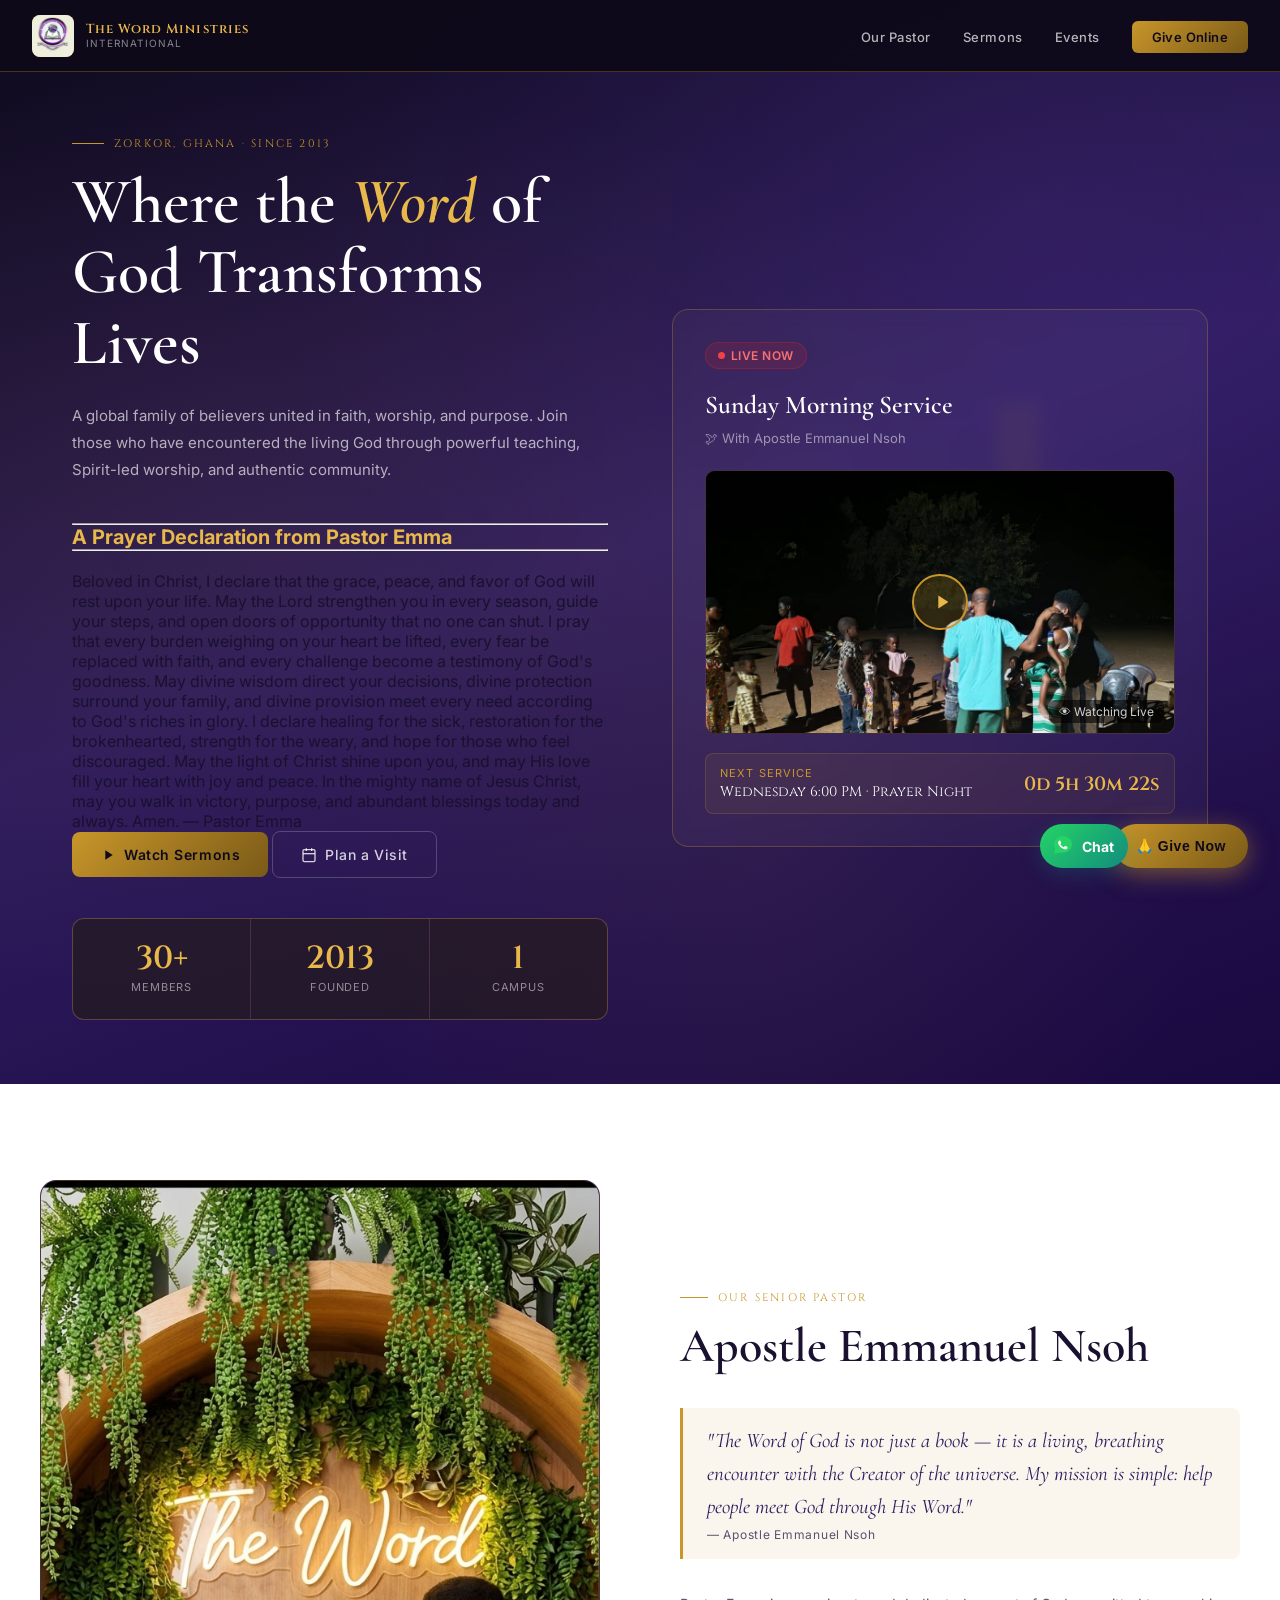
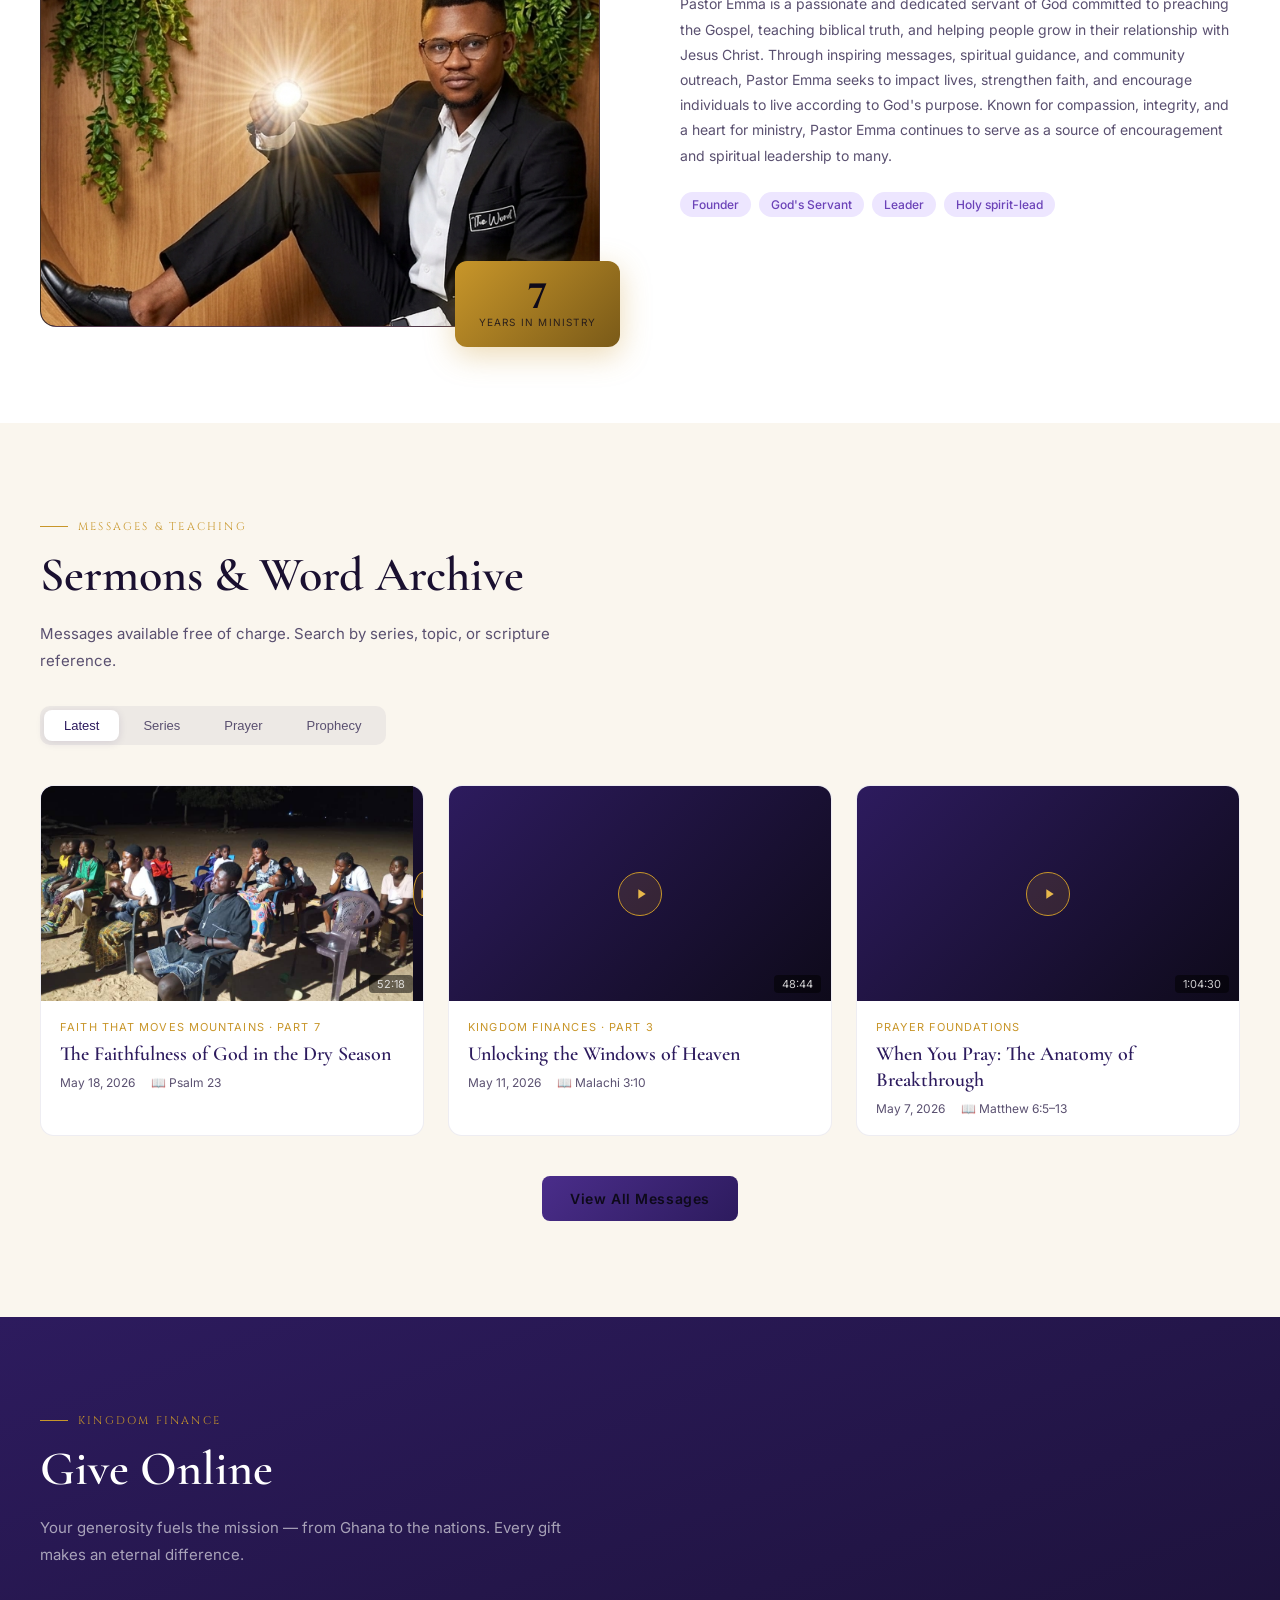
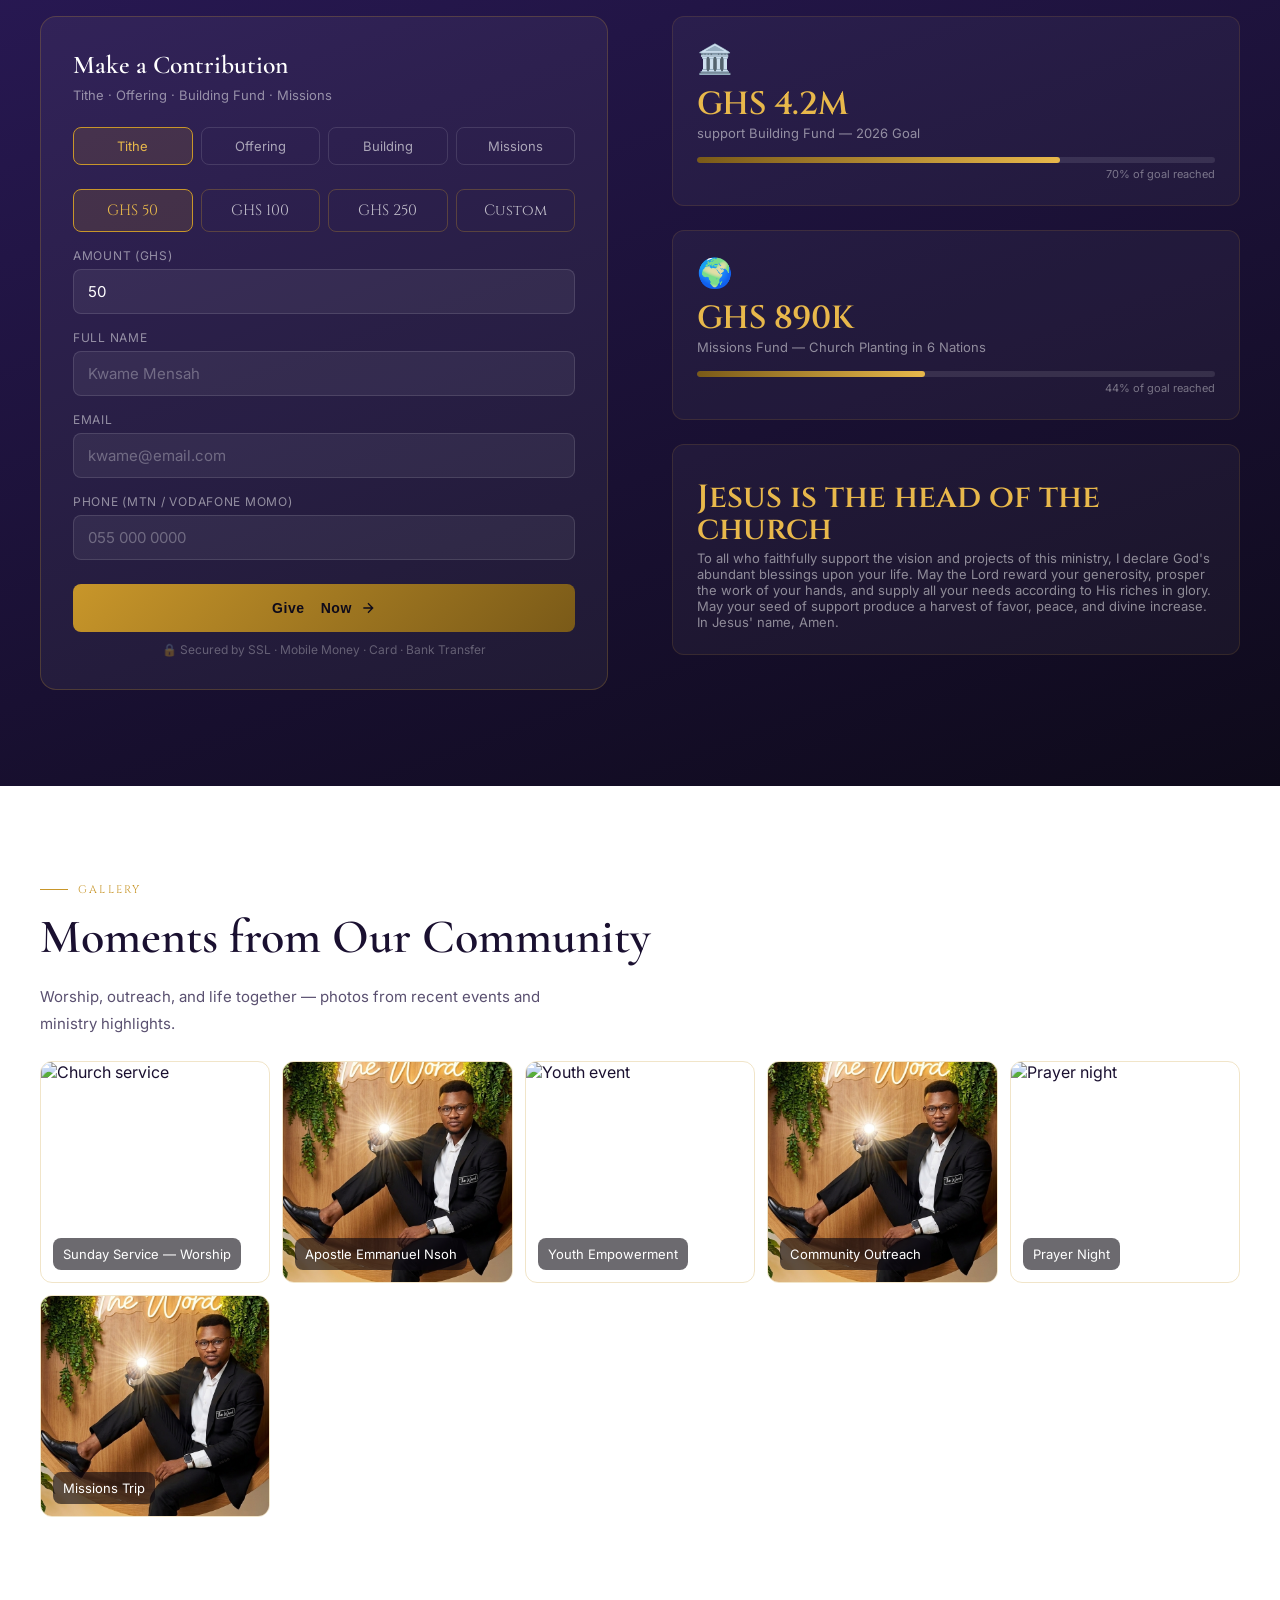
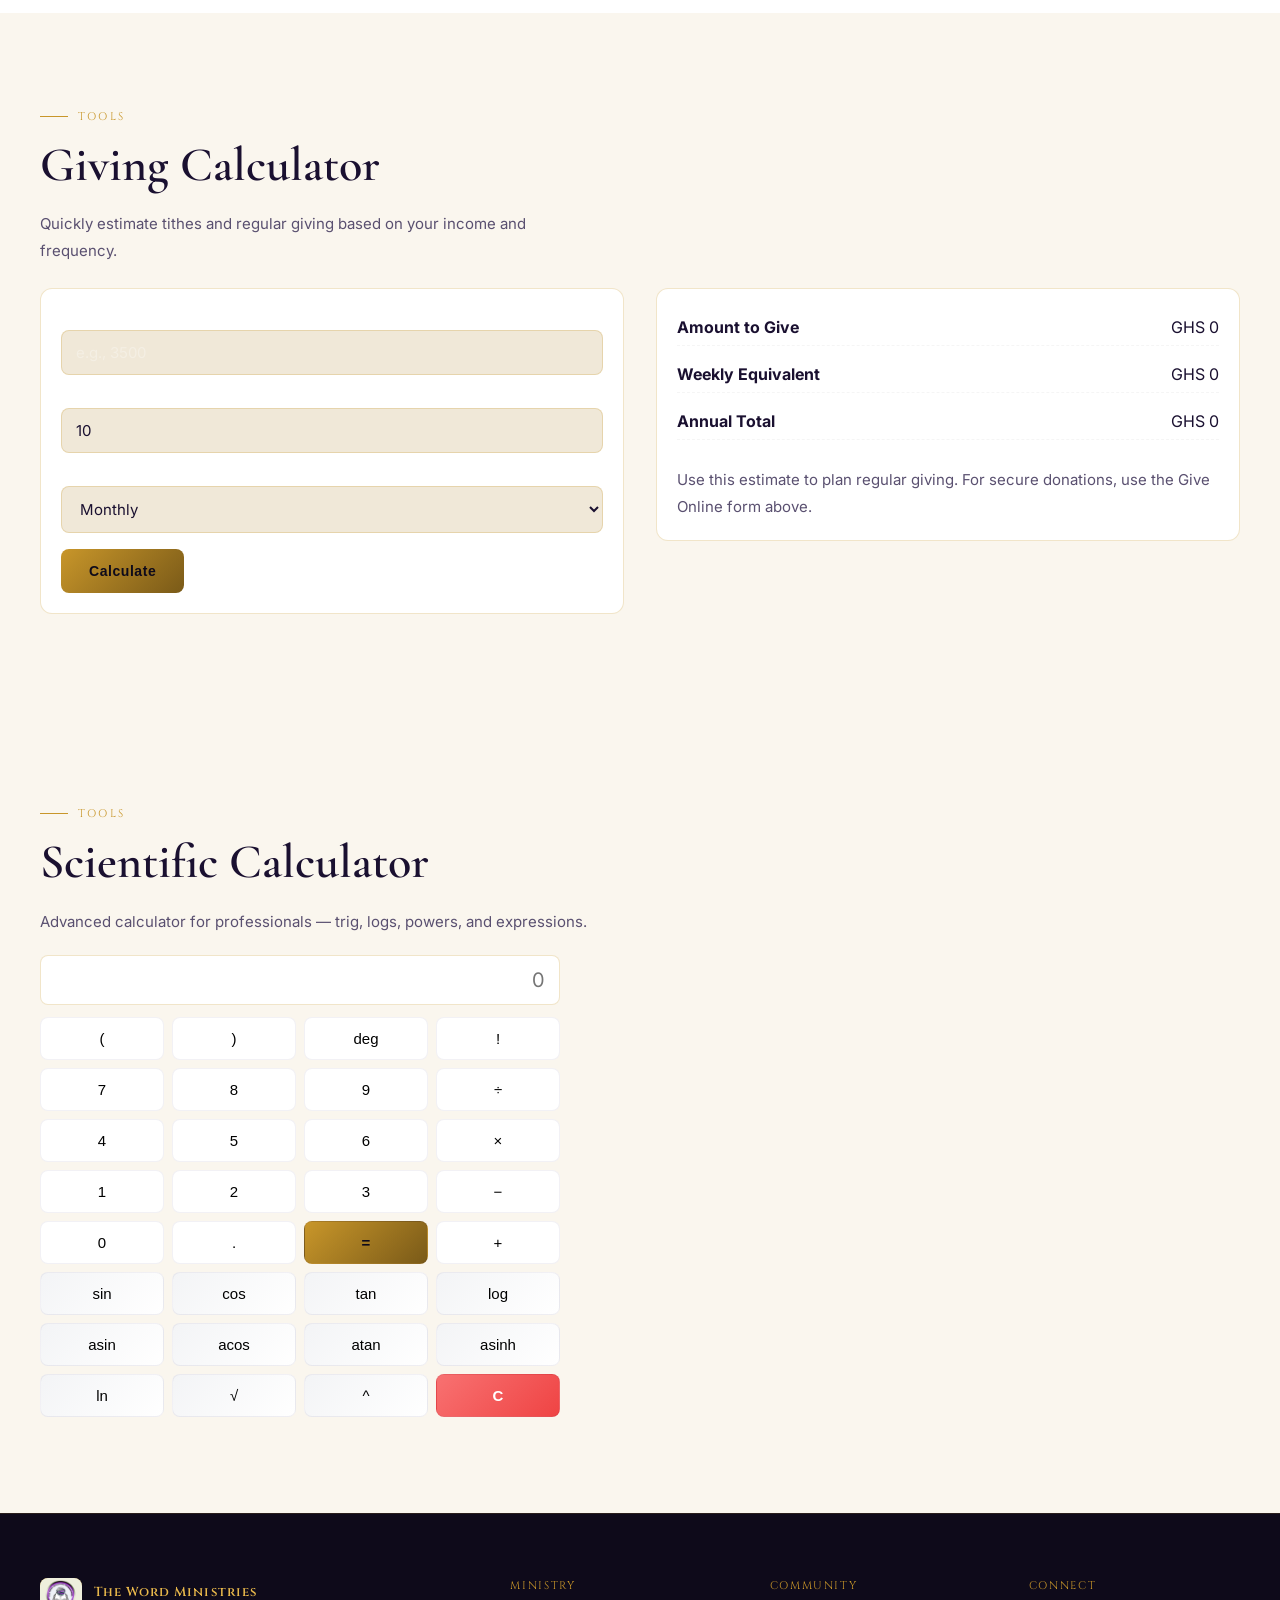
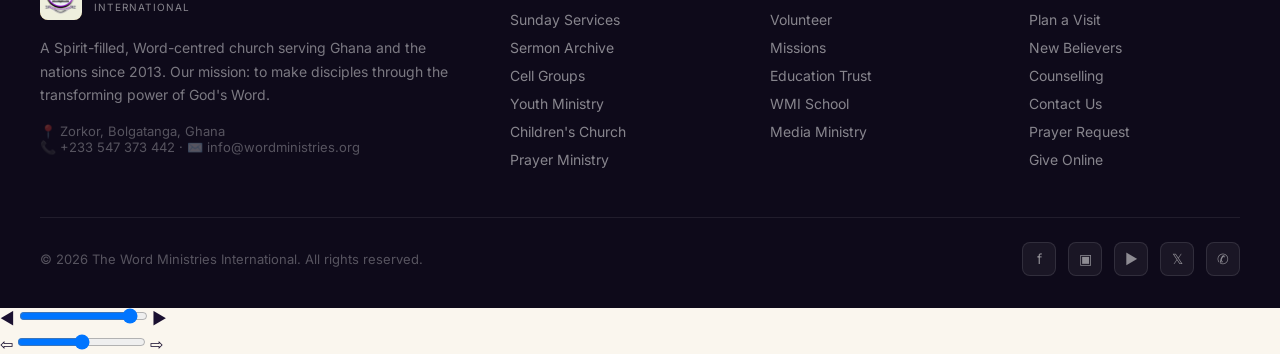
==== commit 30fda5c1: "Add files via upload" ====
--- a/word-ministries-international.html
+++ b/word-ministries-international.html
@@ -7,14 +7,41 @@
 <link rel="preconnect" href="https://fonts.googleapis.com"/>
 <link rel="preconnect" href="https://fonts.gstatic.com" crossorigin/>
 <link href="https://fonts.googleapis.com/css2?family=Cormorant+Garamond:ital,wght@0,300;0,400;0,500;0,600;0,700;1,400;1,600&family=Cinzel:wght@400;500;600;700&family=Inter:wght@300;400;500;600&display=swap" rel="stylesheet"/>
-
+<meta name="description" content="The Word Ministries International — Spirit-filled, Word-centred church in Ghana. Join live services, events, giving, and more." />
+<link rel="stylesheet" href="wordministries.css" />
+<style>
+  /* Pastor image fill */
+  .pastor-placeholder-icon {
+    font-size: unset;
+    opacity: 1;
+    width: 100%;
+    height: 100%;
+  }
+  .pastor-placeholder-icon img {
+    width: 100%;
+    height: 100%;
+    object-fit: cover;
+    object-position: top center;
+    border-radius: 14px;
+  }
+  /* Review card polish — ensure cards always look full */
+  .review-card { min-height: 160px; display: flex; flex-direction: column; justify-content: space-between; }
+  .review-text { font-family: 'Cormorant Garamond', serif; font-size: 1.15rem; line-height: 1.7; color: var(--text); margin-bottom: 1.2rem; font-style: italic; }
+  .review-name { font-size: 14px; font-weight: 600; color: var(--text); }
+  .review-location { font-size: 12px; color: var(--text-muted); }
+  /* Tighten mobile menu */
+  .mobile-menu a:last-child { border-bottom: none; }
+</style>
 </head>
 <body>
-<link rel="stylesheet" href="wordministries.css"/>
+<a class="skip-link" href="#main-content">Skip to content</a>
+
 <!-- NAVIGATION -->
 <nav id="main-nav">
   <div class="nav-logo">
-    <div class="nav-logo-icon"><img   src="imagess\WhatsApp Image 2026-04-04 at 11.30.36 AM.jpeg" alt="The Word Ministries International" class="nav-logo-image"/></div>
+    <div class="nav-logo-icon">
+      <img src="WhatsApp Image 2026-04-04 at 11.30.36 AM.jpeg" alt="The Word Ministries International" class="nav-logo-image"/>
+    </div>
     <div class="nav-logo-text">
       <span>The Word Ministries</span>
       <span>International</span>
@@ -24,24 +51,23 @@
     <li><a href="#about">Our Pastor</a></li>
     <li><a href="#sermons">Sermons</a></li>
     <li><a href="#events">Events</a></li>
-    <li><a href="#members">Members</a></li>
-    <li><a href="#history">Our Story</a></li>
     <li><a href="#give" class="nav-cta">Give Online</a></li>
   </ul>
   <button class="hamburger" onclick="toggleMenu()" aria-label="Menu">
     <span></span><span></span><span></span>
   </button>
 </nav>
+
 <div class="mobile-menu" id="mobile-menu">
   <a href="#about" onclick="closeMenu()">Our Pastor</a>
   <a href="#sermons" onclick="closeMenu()">Sermons</a>
   <a href="#events" onclick="closeMenu()">Events</a>
-  <a href="#members" onclick="closeMenu()">Members</a>
-  <a href="#history" onclick="closeMenu()">Our Story</a>
   <a href="#give" onclick="closeMenu()">Give Online</a>
 </div>
 
 <!-- HERO -->
+<div class="site-wrapper" id="site-wrapper">
+<main id="main-content">
 <section class="hero" id="home">
   <div class="hero-bg-pattern"></div>
   <div class="hero-cross"></div>
@@ -49,7 +75,26 @@
     <div>
       <div class="hero-eyebrow">Zorkor, Ghana · Since 2013</div>
       <h1>Where the <em>Word</em> of God Transforms Lives</h1>
-      <p class="hero-desc">A global family of believers united in faith, worship, and purpose. Join thousands who have encountered the living God through powerful teaching, Spirit-led worship, and authentic community.</p>
+      <p class="hero-desc">A global family of believers united in faith, worship, and purpose. Join those who have encountered the living God through powerful teaching, Spirit-led worship, and authentic community. <br>
+        <hr>
+
+       <strong style="font-size: 1.25rem; color: var(--gold-light); text-align:center;">A Prayer Declaration from Pastor Emma</strong>
+</p><hr>
+<br>
+Beloved in Christ,
+
+I declare that the grace, peace, and favor of God will rest upon your life. May the Lord strengthen you in every season, guide your steps, and open doors of opportunity that no one can shut.
+
+I pray that every burden weighing on your heart be lifted, every fear be replaced with faith, and every challenge become a testimony of God's goodness. May divine wisdom direct your decisions, divine protection surround your family, and divine provision meet every need according to God's riches in glory.
+
+I declare healing for the sick, restoration for the brokenhearted, strength for the weary, and hope for those who feel discouraged. May the light of Christ shine upon you, and may His love fill your heart with joy and peace.
+
+In the mighty name of Jesus Christ, may you walk in victory, purpose, and abundant blessings today and always.
+
+Amen.
+
+— Pastor Emma
+      </p>
       <div class="hero-actions">
         <a href="#sermons" class="btn-primary">
           <svg width="16" height="16" viewBox="0 0 24 24" fill="currentColor"><path d="M8 5v14l11-7z"/></svg>
@@ -66,12 +111,12 @@
           <span class="hero-stat-label">Members</span>
         </div>
         <div class="hero-stat">
-          <span class="hero-stat-num">1</span>
-          <span class="hero-stat-label">Nations</span>
+          <span class="hero-stat-num">2013</span>
+          <span class="hero-stat-label">Founded</span>
         </div>
         <div class="hero-stat">
           <span class="hero-stat-num">1</span>
-          <span class="hero-stat-label">Campuses</span>
+          <span class="hero-stat-label">Campus</span>
         </div>
       </div>
     </div>
@@ -83,12 +128,12 @@
         </div>
         <div class="live-card-title">Sunday Morning Service</div>
         <div class="live-card-meta">🕊 With Apostle Emmanuel Nsoh</div>
-        <div class="live-preview" onclick="alert('Live stream launching...')">
-          <div class="live-preview-bg"></div>
+        <div class="live-preview" onclick="alert('Live stream launching...')" >
+          <div class="live-preview-bg"> <img src="IMG-20260509-WA0008.jpg" alt="Night-prayers crusade"></div>
           <div class="play-btn">
-            <svg viewBox="0 0 24 24"><path d="M8 5v14l11-7z"/></svg>
+            <svg viewBox="0 0 24 24"> <path d="M8 5v14l11-7z"/></svg>
           </div>
-          <div class="live-viewers">👁 2,847 watching</div>
+          <div class="live-viewers">👁 Watching Live</div>
         </div>
         <div class="next-service">
           <div>
@@ -109,7 +154,9 @@
       <div class="pastor-portrait fade-in">
         <div class="pastor-img-frame">
           <div class="pastor-img-frame-inner">
-            <div class="pastor-placeholder-icon"> <img src="imagess\Gemini_Generated_Image_w44m5sw44m5sw44m.png" alt="pastor Emmanuel photo"> </div>
+            <div class="pastor-placeholder-icon">
+                <img loading="lazy" decoding="async" src="Gemini_Generated_Image_w44m5sw44m5sw44m.png" srcset="Gemini_Generated_Image_w44m5sw44m5sw44m.png 320w, Gemini_Generated_Image_w44m5sw44m5sw44m.png 640w, Gemini_Generated_Image_w44m5sw44m5sw44m.png 1200w" sizes="(max-width:600px) 90vw, 320px" alt="Apostle Emmanuel Nsoh">
+              </div>
           </div>
         </div>
         <div class="pastor-badge">
@@ -120,17 +167,17 @@
       <div class="fade-in">
         <div class="section-eyebrow">Our Senior Pastor</div>
         <h2 class="section-title">Apostle Emmanuel Nsoh</h2>
-        <p class="section-sub">Born in Kumasi, Ghana, Pastor Emmanuel received his call to ministry in 1996 and founded The Word Ministries International in Zorkor in 2013. His anointed teaching ministry has led to church planting and the spiritual transformation of hundreds of thousands of lives.</p>
+        <p class="section-sub"> </p>
         <div class="pastor-quote">
           <p>"The Word of God is not just a book — it is a living, breathing encounter with the Creator of the universe. My mission is simple: help people meet God through His Word."</p>
-          <cite>— Pastor Emmanuel Nsoh</cite>
-        </div>
-        <p style="color:var(--text-muted); font-size:14px; line-height:1.8; margin-bottom:1.5rem;">A graduate of the Electrical Technician Training Institute of bolgatanga, Ghana and the Asobono Bible Training Centre, Pastor Emmanuel also holds a Bible coodinator roleat ETM . He is married to Madam. Elizabith Nsoh, co-founder and Women's Ministry Director. Together they have three children and No grandchildren.</p>
+          <cite>— Apostle Emmanuel Nsoh</cite>
+        </div>
+        <p style="color:var(--text-muted); font-size:14px; line-height:1.8; margin-bottom:1.5rem;">Pastor Emma is a passionate and dedicated servant of God committed to preaching the Gospel, teaching biblical truth, and helping people grow in their relationship with Jesus Christ. Through inspiring messages, spiritual guidance, and community outreach, Pastor Emma seeks to impact lives, strengthen faith, and encourage individuals to live according to God's purpose. Known for compassion, integrity, and a heart for ministry, Pastor Emma continues to serve as a source of encouragement and spiritual leadership to many.</p>
         <div class="pastor-credentials">
-          <span class="credential-tag">Bongo senior high school</span>
-          <span class="credential-tag">Electrical Technician</span>
-          <span class="credential-tag">Teached at a private school</span>
-          <span class="credential-tag">An executive in ETM </span>
+          <span class="credential-tag">Founder</span>
+          <span class="credential-tag">God's Servant</span>
+          <span class="credential-tag">Leader</span>
+          <span class="credential-tag">Holy spirit-lead</span>
         </div>
       </div>
     </div>
@@ -142,7 +189,7 @@
   <div class="section-inner">
     <div class="section-eyebrow">Messages & Teaching</div>
     <h2 class="section-title">Sermons & Word Archive</h2>
-    <p class="section-sub" style="margin-bottom:2rem;">Over 500 messages available free of charge. Search by series, topic, or scripture reference.</p>
+    <p class="section-sub" style="margin-bottom:2rem;">Messages available free of charge. Search by series, topic, or scripture reference.</p>
     <div class="sermons-tabs">
       <button class="sermon-tab active" onclick="switchTab(this)">Latest</button>
       <button class="sermon-tab" onclick="switchTab(this)">Series</button>
@@ -152,7 +199,7 @@
     <div class="sermons-grid">
       <div class="sermon-card fade-in">
         <div class="sermon-thumb">
-          <div></div>
+          <div></div> <img src="IMG-20260509-WA0010.jpg" alt="">
           <div class="sermon-play"><svg viewBox="0 0 24 24"><path d="M8 5v14l11-7z"/></svg></div>
           <div class="sermon-duration">52:18</div>
         </div>
@@ -197,95 +244,15 @@
       </div>
     </div>
     <div style="text-align:center; margin-top:2.5rem;">
-      <a href="#" class="btn-primary" style="background:var(--purple); background:linear-gradient(135deg,var(--purple-mid),var(--purple));">
-        View All 500+ Messages
+      <a href="#" class="btn-primary" style="background:linear-gradient(135deg,var(--purple-mid),var(--purple));">
+        View All Messages
       </a>
     </div>
   </div>
 </section>
 
 <!-- EVENTS -->
-<section class="section events-section" id="events">
-  <div class="section-inner">
-    <div class="section-eyebrow" style="color:var(--gold)">Calendar & Gatherings</div>
-    <h2 class="section-title">Upcoming Events</h2>
-    <p class="section-sub">From Sunday services to international conferences — there's always something happening at The Word Ministries.</p>
-    <div class="events-grid fade-in">
-      <div class="events-calendar">
-        <div class="cal-header">
-          <button class="cal-nav" onclick="changeMonth(-1)">‹</button>
-          <div class="cal-month" id="cal-month-label">May 2026</div>
-          <button class="cal-nav" onclick="changeMonth(1)">›</button>
-        </div>
-        <div class="cal-days-header">
-          <div class="cal-day-label">S</div><div class="cal-day-label">M</div>
-          <div class="cal-day-label">T</div><div class="cal-day-label">W</div>
-          <div class="cal-day-label">T</div><div class="cal-day-label">F</div>
-          <div class="cal-day-label">S</div>
-        </div>
-        <div class="cal-grid" id="cal-grid"></div>
-      </div>
-      <div class="events-list">
-        <div class="event-card">
-          <div class="event-date-block">
-            <div class="event-day">25</div>
-            <div class="event-month">May</div>
-          </div>
-          <div>
-            <div class="event-title">Pentecost Sunday — Special Service</div>
-            <div class="event-info">
-              <span>🕗 7:00 AM & 10:30 AM</span>
-              <span>📍 Main Auditorium</span>
-            </div>
-          </div>
-          <button class="event-register">Register</button>
-        </div>
-        <div class="event-card">
-          <div class="event-date-block">
-            <div class="event-day">31</div>
-            <div class="event-month">May</div>
-          </div>
-          <div>
-            <div class="event-title">All Night Prayer & Praise (ANPP)</div>
-            <div class="event-info">
-              <span>🕙 10:00 PM – 4:00 AM</span>
-              <span>📍 Prayer Mountain</span>
-            </div>
-          </div>
-          <button class="event-register">Register</button>
-        </div>
-        <div class="event-card">
-          <div class="event-date-block">
-            <div class="event-day">14</div>
-            <div class="event-month">Jun</div>
-          </div>
-          <div>
-            <div class="event-title">International Ministers' Conference 2026</div>
-            <div class="event-info">
-              <span>🗓 Jun 14–17</span>
-              <span>📍 AICC, Accra</span>
-            </div>
-          </div>
-          <button class="event-register">Register</button>
-        </div>
-        <div class="event-card">
-          <div class="event-date-block">
-            <div class="event-day">28</div>
-            <div class="event-month">Jun</div>
-          </div>
-          <div>
-            <div class="event-title">Annual Youth Empowerment Seminar</div>
-            <div class="event-info">
-              <span>🕙 9:00 AM</span>
-              <span>📍 Youth Centre</span>
-            </div>
-          </div>
-          <button class="event-register">Register</button>
-        </div>
-      </div>
-    </div>
-  </div>
-</section>
+<!-- Events removed per request -->
 
 <!-- GIVING -->
 <section class="section giving-section" id="give">
@@ -326,7 +293,7 @@
           <input class="form-input" type="tel" placeholder="055 000 0000"/>
         </div>
         <button class="btn-primary" style="width:100%; justify-content:center; margin-top:0.5rem; padding:16px;" onclick="alert('Redirecting to secure payment...')">
-          Give GHS <span id="give-display">50</span> Now
+          Give <span id="give-display"></span> Now
           <svg width="16" height="16" viewBox="0 0 24 24" fill="none" stroke="currentColor" stroke-width="2"><path d="M5 12h14M12 5l7 7-7 7"/></svg>
         </button>
         <p style="font-size:12px; color:rgba(255,255,255,0.3); text-align:center; margin-top:10px;">🔒 Secured by SSL · Mobile Money · Card · Bank Transfer</p>
@@ -335,7 +302,7 @@
         <div class="giving-stat-card fade-in">
           <div class="giving-stat-icon">🏛️</div>
           <div class="giving-stat-value">GHS 4.2M</div>
-          <div class="giving-stat-label">Building Fund — 2026 Goal: GHS 6M</div>
+          <div class="giving-stat-label">support Building Fund — 2026 Goal </div>
           <div class="giving-progress-bar"><div class="giving-progress-fill" style="width:70%"></div></div>
           <div class="giving-progress-label">70% of goal reached</div>
         </div>
@@ -347,218 +314,115 @@
           <div class="giving-progress-label">44% of goal reached</div>
         </div>
         <div class="giving-stat-card fade-in">
-          <div class="giving-stat-icon">🎓</div>
-          <div class="giving-stat-value">312</div>
-          <div class="giving-stat-label">Scholarships awarded in 2025 through the WMI Education Trust</div>
+          <div class="giving-stat-icon"></div>
+          <div class="giving-stat-value">Jesus is the head of the church</div>
+          <div class="giving-stat-label">To all who faithfully support the vision and projects of this ministry, I declare God's abundant blessings upon your life. May the Lord reward your generosity, prosper the work of your hands, and supply all your needs according to His riches in glory. May your seed of support produce a harvest of favor, peace, and divine increase. In Jesus' name, Amen.
+</div>
         </div>
       </div>
     </div>
   </div>
 </section>
 
-<!-- MEMBERS / ATTENDANCE TRACKER -->
-<section class="section members-section" id="members">
+<!-- TESTIMONIALS -->
+<!-- Testimonials removed per request -->
+
+<!-- GALLERY -->
+<section class="section gallery-section" id="gallery">
   <div class="section-inner">
-    <div class="members-header">
-      <div>
-        <div class="section-eyebrow">Member Portal</div>
-        <h2 class="section-title">Member Directory & Attendance</h2>
-      </div>
-      <div style="display:flex; gap:10px; align-items:center;">
-        <div class="search-bar">
-          <svg width="16" height="16" viewBox="0 0 24 24" fill="none" stroke="currentColor" stroke-width="2"><circle cx="11" cy="11" r="8"/><path d="m21 21-4.35-4.35"/></svg>
-          <input type="text" placeholder="Search members..." oninput="filterMembers(this.value)"/>
-        </div>
-        <button class="btn-primary" style="padding:10px 18px;" onclick="alert('Add Member form opening...')">+ Add Member</button>
-      </div>
-    </div>
-    <!-- <!-- <div class="member-stats-row fade-in"> -->
-      <div class="member-stat">
-        <div class="member-stat-value"></div>
-        <div class="member-stat-label">Total Members</div>
-        <div class="member-stat-change">↑ + this month</div>
-      </div>
-      <div class="member-stat">
-        <div class="member-stat-value"></div>
-        <div class="member-stat-label">Avg. Sunday Attendance</div>
-        <div class="member-stat-change">↑ +% vs last month</div>
-      </div>
-      <div class="member-stat">
-        <div class="member-stat-value"></div>
-        <div class="member-stat-label">New Members — 2026</div>
-        <div class="member-stat-change">↑ On track </div>
-      </div>
-      <div class="member-stat">
-        <div class="member-stat-value">%</div>
-        <div class="member-stat-label">Retention Rate</div>
-        <div class="member-stat-change">↑ +% vs 2025</div>
-      </div>
-    </div>
-    <div class="attendance-chart fade-in">
-      <div class="chart-header">
-        <div class="chart-title"></div>
-        <div style="font-size:13px; color:var(--text-muted);"></div>
-      </div>
-      <div class="chart-bars" id="attendance-chart"></div>
-    </div>
-    <div style="overflow-x:auto;">
-      <table class="members-table" id="members-table">
-        <thead>
-          <tr>
-            <th>Name</th>
-            <th>id</th>
-            <th>state</th>
-            <th>Date</th>
-            <th></th>
-            <th></th>
-            <th></th>
-          </tr>
-        </thead>
-        <tbody id="members-tbody"></tbody>
-      </table>
-    </div>
+    <div class="section-eyebrow">Gallery</div>
+    <h2 class="section-title">Moments from Our Community</h2>
+    <p class="section-sub">Worship, outreach, and life together — photos from recent events and ministry highlights.</p>
+    <div class="gallery-grid" id="gallery-grid" aria-live="polite">
+      <div class="gallery-item" tabindex="0">
+        <img loading="lazy" decoding="async" src="imagess/WhatsApp Image 2026-04-04 at 11.30.36 AM.jpeg" srcset="imagess/WhatsApp Image 2026-04-04 at 11.30.36 AM.jpeg 320w, imagess/WhatsApp Image 2026-04-04 at 11.30.36 AM.jpeg 640w, imagess/WhatsApp Image 2026-04-04 at 11.30.36 AM.jpeg 1200w" sizes="(max-width:600px) 90vw, 320px" alt="Church service" />
+        <div class="gallery-caption">Sunday Service — Worship</div>
+      </div>
+      <div class="gallery-item" tabindex="0">
+        <img loading="lazy" decoding="async" src="Gemini_Generated_Image_w44m5sw44m5sw44m.png" srcset="Gemini_Generated_Image_w44m5sw44m5sw44m.png 320w, Gemini_Generated_Image_w44m5sw44m5sw44m.png 640w, Gemini_Generated_Image_w44m5sw44m5sw44m.png 1200w" sizes="(max-width:600px) 90vw, 320px" alt="Pastor preaching" />
+        <div class="gallery-caption">Apostle Emmanuel Nsoh</div>
+      </div>
+      <div class="gallery-item" tabindex="0">
+        <img loading="lazy" decoding="async" src="imagess/WhatsApp Image 2026-04-04 at 11.30.36 AM.jpeg" srcset="imagess/WhatsApp Image 2026-04-04 at 11.30.36 AM.jpeg 320w, imagess/WhatsApp Image 2026-04-04 at 11.30.36 AM.jpeg 640w, imagess/WhatsApp Image 2026-04-04 at 11.30.36 AM.jpeg 1200w" sizes="(max-width:600px) 90vw, 320px" alt="Youth event" />
+        <div class="gallery-caption">Youth Empowerment</div>
+      </div>
+      <div class="gallery-item" tabindex="0">
+        <img loading="lazy" decoding="async" src="Gemini_Generated_Image_w44m5sw44m5sw44m.png" srcset="Gemini_Generated_Image_w44m5sw44m5sw44m.png 320w, Gemini_Generated_Image_w44m5sw44m5sw44m.png 640w, Gemini_Generated_Image_w44m5sw44m5sw44m.png 1200w" sizes="(max-width:600px) 90vw, 320px" alt="Outreach" />
+        <div class="gallery-caption">Community Outreach</div>
+      </div>
+      <div class="gallery-item" tabindex="0">
+        <img loading="lazy" decoding="async" src="imagess/WhatsApp Image 2026-04-04 at 11.30.36 AM.jpeg" srcset="imagess/WhatsApp Image 2026-04-04 at 11.30.36 AM.jpeg 320w, imagess/WhatsApp Image 2026-04-04 at 11.30.36 AM.jpeg 640w, imagess/WhatsApp Image 2026-04-04 at 11.30.36 AM.jpeg 1200w" sizes="(max-width:600px) 90vw, 320px" alt="Prayer night" />
+        <div class="gallery-caption">Prayer Night</div>
+      </div>
+      <div class="gallery-item" tabindex="0">
+        <img loading="lazy" decoding="async" src="Gemini_Generated_Image_w44m5sw44m5sw44m.png" srcset="Gemini_Generated_Image_w44m5sw44m5sw44m.png 320w, Gemini_Generated_Image_w44m5sw44m5sw44m.png 640w, Gemini_Generated_Image_w44m5sw44m5sw44m.png 1200w" sizes="(max-width:600px) 90vw, 320px" alt="Missions" />
+        <div class="gallery-caption">Missions Trip</div>
+      </div>
+    </div>
+  </div>
+    <div class="lightbox" id="lightbox" role="dialog" aria-modal="true" aria-hidden="true" tabindex="-1">
+    <button class="lightbox-close" id="lightbox-close" aria-label="Close image">×</button>
+    <button class="lightbox-prev" id="lightbox-prev" aria-label="Previous image">‹</button>
+    <img id="lightbox-img" alt="Gallery image"/>
+    <button class="lightbox-next" id="lightbox-next" aria-label="Next image">›</button>
+    <div class="lightbox-caption" id="lightbox-caption"></div>
   </div>
 </section>
 
-<!-- REVIEWS -->
-<section class="section reviews-section" id="reviews">
+<!-- GIVING CALCULATOR -->
+<section class="section calculator-section" id="calculator">
   <div class="section-inner">
-    <div class="section-eyebrow">Testimonials</div>
-    <h2 class="section-title">What Our Members Say</h2>
-    <p class="section-sub">Thousands of lives transformed through the power of God's Word.</p>
-    <div class="reviews-grid">
-      <div class="review-card fade-in">
-        <div class="review-stars">★★★★★</div>
-        <!-- <div class="review-text">"I came to WMI broken, jobless, and hopeless. Through the Word teaching and the prayer community here, my entire life was turned around in 18 months. I'm a testimony of what God can do."</div> -->
-        <div class="review-author">
-          <div class="review-avatar" style="background:#EDE6FF; color:#6B42B8;"></div>
-          <div>
-            <div class="review-name"></div>
-            <div class="review-location"></div>
-          </div>
-        </div>
-      </div>
-      <div class="review-card fade-in">
-        <div class="review-stars">★★★★★</div>
-        <!-- <div class="review-text">"Pastor Emmanuel's teaching is unlike anything I've ever experienced. The depth of the Word, combined with the practical application — this church changed my family forever."</div> -->
-        <div class="review-author">
-          <div class="review-avatar" style="background:#F5DFA0; color:#7A5A18;">AA</div>
-          <div>
-            <!-- <div class="review-name">Abena Amoah-Darko</div> -->
-            <!-- <div class="review-location">Tema Campus · Member since 2021</div> -->
-          </div>
-        </div>
-      </div>
-      <div class="review-card fade-in">
-        <div class="review-stars">★★★★★</div>
-        <!-- <div class="review-text">"I watch the live stream every Sunday from London. WMI feels more like home than any church I've attended here. The online community is warm, real, and deeply committed."</div> -->
-        <div class="review-author">
-          <div class="review-avatar" style="background:#DCFCE7; color:#166534;">EM</div>
-          <div>
-            <!-- <div class="review-name">Emmanuel Mensah</div> -->
-            <!-- <div class="review-location">Online Campus · UK</div> -->
-          </div>
-        </div>
-      </div>
-      <div class="review-card fade-in">
-        <div class="review-stars">★★★★★</div>
-        <!-- <div class="review-text">"The youth ministry here is extraordinary. My teenage children are on fire for God — they look forward to church every week. That alone is worth everything."</div> -->
-        <div class="review-author">
-          <div class="review-avatar" style="background:#EDE6FF; color:#4A2D8A;">GN</div>
-          <div>
-            <!-- <div class="review-name">Grace Nkrumah</div> -->
-            <!-- <div class="review-location">Kumasi Campus · Member since 2022</div> -->
-          </div>
-        </div>
-      </div>
-      <div class="review-card fade-in">
-        <div class="review-stars">★★★★★</div>
-        <!-- <div class="review-text">"From Nigeria to Ghana — I relocated specifically to be near this church. People thought I was crazy. Two years later, I'm ordained and leading my own cell group. Never looked back."</div> -->
-        <div class="review-author">
-          <div class="review-avatar" style="background:#FEE2E2; color:#991B1B;">B</div>
-          <div>
-            <!-- <div class="review-name">Olumide Adeyemi</div> -->
-            <!-- <div class="review-location">Accra Main Campus · From Lagos</div> -->
-          </div>
-        </div>
-      </div>
-      <div class="review-card fade-in">
-        <div class="review-stars">★★★★★</div>
-        <!-- <div class="review-text">"The scholarship I received through WMI put me through nursing school. I now serve as the head of their medical missions team. The generosity of this church is breathtaking."</div> -->
-        <div class="review-author">
-          <div class="review-avatar" style="background:#DBEAFE; color:#1E40AF;">A</div>
-          <div>
-            <!-- <div class="review-name">Ama Boateng</div> -->
-            <!-- <div class="review-location">Tema Campus · Missions Team</div> -->
-          </div>
-        </div>
+    <div class="section-eyebrow">Tools</div>
+    <h2 class="section-title">Giving Calculator</h2>
+    <p class="section-sub">Quickly estimate tithes and regular giving based on your income and frequency.</p>
+    <div class="calc-grid">
+      <div class="calc-card">
+        <label class="form-label">Monthly Income (GHS)</label>
+        <input class="form-input" type="number" id="calc-income" placeholder="e.g., 3500" style="background:var(--cream2); border-color:var(--border); color:var(--text);"/>
+        <label class="form-label" style="margin-top:0.75rem">Percentage to Give (%)</label>
+        <input class="form-input" type="number" id="calc-percent" value="10" style="background:var(--cream2); border-color:var(--border); color:var(--text);"/>
+        <label class="form-label" style="margin-top:0.75rem">Frequency</label>
+        <select class="form-input" id="calc-frequency" style="background:var(--cream2); border-color:var(--border); color:var(--text);">
+          <option value="monthly">Monthly</option>
+          <option value="weekly">Weekly</option>
+          <option value="annual">Annual</option>
+        </select>
+        <button class="btn-primary" id="calc-run" style="margin-top:1rem">Calculate</button>
+      </div>
+      <div class="calc-results">
+        <div class="result-row"><strong>Amount to Give</strong><span id="result-amount">GHS 0</span></div>
+        <div class="result-row"><strong>Weekly Equivalent</strong><span id="result-weekly">GHS 0</span></div>
+        <div class="result-row"><strong>Annual Total</strong><span id="result-annual">GHS 0</span></div>
+        <p class="section-sub" style="margin-top:1rem">Use this estimate to plan regular giving. For secure donations, use the Give Online form above.</p>
       </div>
     </div>
   </div>
 </section>
 
-<!-- CHURCH HISTORY -->
-<section class="section history-section" id="history">
+<!-- SCIENTIFIC CALCULATOR FOR PROFESSIONALS -->
+<section class="section sci-calculator-section" id="sci-calculator">
   <div class="section-inner">
-    <div class="section-eyebrow" style="color:var(--gold)">Our Heritage</div>
-    <h2 class="section-title">The Story of The Word Ministries</h2>
-    <p class="section-sub">From a living room meeting of 12 people to a global movement touching 26 nations.</p>
-    <div style="display:grid; grid-template-columns:1fr 1fr; gap:3rem; margin-top:1rem;">
-      <div class="timeline fade-in">
-        <!-- <!-- <div class="timeline-item"> -->
-          <div class="timeline-dot"></div>
-          <!-- <div class="timeline-year">1996</div>
-          <div class="timeline-title">The Call</div>
-          <div class="timeline-desc"> Apostle Emmanuel  receives a divine call to ministry during a prayer retreat in the Ashanti Region. He begins leading Bible studies in his university dormitory.</div> -->
-        </div> -->
-        <div class="timeline-item">
-          <div class="timeline-dot"></div>
-          <!-- <div class="timeline-year">1998</div>
-          <div class="timeline-title">The Founding</div> -->
-          <!-- <div class="timeline-desc">The Word Ministries International is officially established in Zorkor with 12 founding members meeting in a school class room. By the end of the year, attendance grows to 30+.</div> -->
-        </div>
-        <div class="timeline-item">
-          <div class="timeline-dot"></div>
-          <!-- <div class="timeline-year">2003</div> -->
-          <!-- <div class="timeline-title">First Auditorium</div> -->
-          <!-- <div class="timeline-desc">A 1,500-seat auditorium is dedicated in East Legon after a miraculous land acquisition. The congregation has grown to over 3,000 registered members.</div> -->
-        </div>
-        <div class="timeline-item">
-        <!----<div class="timeline-dot"></div>
-          <div class="timeline-year">2007</div>
-          <div class="timeline-title">International Expansion</div>
-          <div class="timeline-desc">WMI plants its first international branch in London, UK. A TV broadcast ministry begins, reaching 11 African nations through satellite television.</div>
-        </div>
-      </div>
-      <div class="timeline fade-in">
-        <div class="timeline-item">
-          <div class="timeline-dot"></div>
-          <div class="timeline-year">2011</div>
-          <div class="timeline-title">Education Trust Launched</div>
-          <div class="timeline-desc">The WMI Education Trust is established, awarding its first 45 university scholarships to children from the congregation's lower-income families.</div>
-        </div>
-        <div class="timeline-item">
-          <div class="timeline-dot"></div>
-          <div class="timeline-year">2015</div>
-          <div class="timeline-title">10,000 Members</div>
-          <div class="timeline-desc">WMI celebrates a landmark 10,000 registered members across Ghana. The Kumasi and Tema campuses are opened to accommodate the growth.</div>
-        </div>
-        <div class="timeline-item">
-          <div class="timeline-dot"></div>
-          <div class="timeline-year">2020</div>
-          <div class="timeline-title">Digital Church Launch</div>
-          <div class="timeline-desc">During the global pandemic, WMI launches a full digital church experience with live streaming, online prayer, and virtual small groups — reaching over 50,000 unique viewers weekly.</div>
-        </div>
-        <div class="timeline-item">
-          <div class="timeline-dot"></div>
-          <div class="timeline-year">2026</div>
-          <div class="timeline-title">New Sanctuary Project</div>
-          <div class="timeline-desc">Groundbreaking ceremony for the 15,000-seat Global Worship Centre — the largest single church auditorium in West Africa. Construction ongoing with dedication planned for 2028.</div>
-        </div>
+    <div class="section-eyebrow">Tools</div>
+    <h2 class="section-title">Scientific Calculator</h2>
+    <p class="section-sub">Advanced calculator for professionals — trig, logs, powers, and expressions.</p>
+    <div class="sci-calc">
+      <input type="text" id="sci-display" class="sci-display" placeholder="0" readonly />
+      <div class="sci-buttons">
+        <button data-val="(">(</button><button data-val=")">)</button><button id="sci-deg" data-deg="true">deg</button><button id="sci-factorial">!</button>
+        <button data-val="7">7</button><button data-val="8">8</button><button data-val="9">9</button><button data-val="/">÷</button>
+        <button data-val="4">4</button><button data-val="5">5</button><button data-val="6">6</button><button data-val="*">×</button>
+        <button data-val="1">1</button><button data-val="2">2</button><button data-val="3">3</button><button data-val="-">−</button>
+        <button data-val="0">0</button><button data-val=".">.</button><button id="sci-equals">=</button><button data-val="+">+</button>
+        <button data-fn="sin">sin</button><button data-fn="cos">cos</button><button data-fn="tan">tan</button><button data-fn="log">log</button>
+        <button data-fn="asin">asin</button><button data-fn="acos">acos</button><button data-fn="atan">atan</button><button data-fn="asinh">asinh</button>
+        <button data-fn="ln">ln</button><button data-fn="sqrt">√</button><button data-fn="pow">^</button><button id="sci-clear">C</button>
       </div>
     </div>
   </div>
 </section>
+
+  </main>
+</div>
 
 <!-- FOOTER -->
 <footer>
@@ -566,7 +430,9 @@
     <div class="footer-grid">
       <div>
         <div class="nav-logo">
-          <div class="nav-logo-icon">W</div>
+          <div class="nav-logo-icon">
+            <img loading="lazy" decoding="async" src="WhatsApp Image 2026-04-04 at 11.30.36 AM.jpeg" alt="WMI Logo" class="nav-logo-image"/>
+          </div>
           <div class="nav-logo-text">
             <span>The Word Ministries</span>
             <span>International</span>
@@ -589,7 +455,6 @@
       <div>
         <div class="footer-col-title">Community</div>
         <ul class="footer-links">
-          <li><a href="#">Member Portal</a></li>
           <li><a href="#">Volunteer</a></li>
           <li><a href="#">Missions</a></li>
           <li><a href="#">Education Trust</a></li>
@@ -605,7 +470,7 @@
           <li><a href="#">Counselling</a></li>
           <li><a href="#">Contact Us</a></li>
           <li><a href="#">Prayer Request</a></li>
-          <li><a href="#">Give Online</a></li>
+          <li><a href="#give">Give Online</a></li>
         </ul>
       </div>
     </div>
@@ -627,6 +492,256 @@
   🙏 Give Now
 </button>
 
-<script src="scripts\wordministries.js"></script>
+<!-- Floating WhatsApp button -->
+<a class="float-whatsapp" href="https://wa.me/233547373442?text=Hello%20The%20Word%20Ministries" target="_blank" rel="noopener noreferrer" aria-label="Chat on WhatsApp">
+  <span class="wa-icon" aria-hidden="true">
+    <!-- simple inline WhatsApp SVG -->
+    <svg width="18" height="18" viewBox="0 0 24 24" fill="none" xmlns="http://www.w3.org/2000/svg"><path d="M20.52 3.48A11.86 11.86 0 0012 0C5.373 0 .08 4.97.08 11.11c0 1.96.51 3.86 1.48 5.58L0 24l7.7-2.01A11.98 11.98 0 0012 22c6.627 0 11.92-4.97 11.92-11.11 0-2.97-1.17-5.76-3.4-7.41z" fill="#25D366"/><path d="M17.1 14.28c-.3-.15-1.78-.87-2.06-.97-.28-.1-.48-.15-.68.15-.2.3-.78.97-.95 1.17-.17.2-.34.22-.63.07-.3-.15-1.27-.47-2.42-1.49-.89-.8-1.49-1.78-1.67-2.08-.17-.31-.02-.48.13-.63.14-.14.3-.36.45-.54.15-.18.2-.3.3-.5.1-.2 0-.38-.02-.53-.02-.15-.68-1.64-.94-2.25-.25-.58-.5-.5-.68-.51l-.58-.01c-.2 0-.53.07-.81.36-.28.29-1.07 1.05-1.07 2.56 0 1.5 1.1 2.95 1.26 3.16.16.2 2.18 3.32 5.28 4.66 3.1 1.34 3.1.9 3.66.84.57-.06 1.85-.75 2.11-1.48.26-.73.26-1.36.18-1.48-.08-.12-.28-.2-.58-.35z" fill="#fff"/></svg>
+  </span>
+  <span class="wa-label">Chat</span>
+</a>
+
+<!-- Slider to adjust floating button horizontal position (small screens) -->
+<div class="float-position-slider" id="float-position-slider" aria-hidden="false">
+  <span class="slider-icon">◀</span>
+  <input id="float-slider" type="range" min="6" max="94" value="86" aria-label="Adjust floating button position" />
+  <span class="slider-icon">▶</span>
+</div>
+
+<!-- Slider to adjust whole-site horizontal offset (small screens) -->
+<div class="float-position-slider" id="site-position-slider" aria-hidden="false" style="margin-top:6px;">
+  <span class="slider-icon">⇦</span>
+  <input id="site-slider" type="range" min="-20" max="20" value="0" aria-label="Adjust site horizontal offset" />
+  <span class="slider-icon">⇨</span>
+</div>
+
+<script>
+// Mobile menu
+function toggleMenu() {
+  document.getElementById('mobile-menu').classList.toggle('open');
+}
+function closeMenu() {
+  document.getElementById('mobile-menu').classList.remove('open');
+}
+
+// Sermon tabs
+function switchTab(btn) {
+  document.querySelectorAll('.sermon-tab').forEach(t => t.classList.remove('active'));
+  btn.classList.add('active');
+}
+
+// Giving type
+function setGiveType(el) {
+  document.querySelectorAll('.give-type').forEach(t => t.classList.remove('active'));
+  el.classList.add('active');
+}
+
+// Amount presets
+function setAmount(btn) {
+  document.querySelectorAll('.amount-preset').forEach(b => b.classList.remove('active'));
+  btn.classList.add('active');
+  const txt = btn.textContent.replace('GHS ', '').trim();
+  const input = document.getElementById('give-amount');
+  const display = document.getElementById('give-display');
+  if (txt === 'Custom') { input.value = ''; input.focus(); display.textContent = '...'; }
+  else { input.value = txt; display.textContent = txt; }
+}
+document.getElementById('give-amount').addEventListener('input', function() {
+  document.getElementById('give-display').textContent = this.value || '0';
+});
+
+// Countdown to next Sunday service
+(function initCountdown() {
+  const el = document.getElementById('countdown');
+  if (!el) return;
+  function update() {
+    const now = new Date();
+    const next = new Date(now);
+    next.setDate(now.getDate() + (7 - now.getDay()) % 7 || 7);
+    next.setHours(10, 0, 0, 0);
+    if (next <= now) next.setDate(next.getDate() + 7);
+    const diff = next - now;
+    const d = Math.floor(diff / 86400000);
+    const h = Math.floor((diff % 86400000) / 3600000);
+    const m = Math.floor((diff % 3600000) / 60000);
+    const s = Math.floor((diff % 60000) / 1000);
+    el.textContent = `${d}d ${h}h ${m}m ${s}s`;
+  }
+  update();
+  setInterval(update, 1000);
+})();
+
+// Giving calculator
+document.getElementById('calc-run').addEventListener('click', function() {
+  const income = parseFloat(document.getElementById('calc-income').value) || 0;
+  const pct = parseFloat(document.getElementById('calc-percent').value) || 10;
+  const freq = document.getElementById('calc-frequency').value;
+  const monthly = income * (pct / 100);
+  let display;
+  if (freq === 'weekly') display = monthly / 4.33;
+  else if (freq === 'annual') display = monthly * 12;
+  else display = monthly;
+  document.getElementById('result-amount').textContent = `GHS ${display.toFixed(2)}`;
+  document.getElementById('result-weekly').textContent = `GHS ${(monthly / 4.33).toFixed(2)}`;
+  document.getElementById('result-annual').textContent = `GHS ${(monthly * 12).toFixed(2)}`;
+});
+
+// Scroll fade-in
+const observer = new IntersectionObserver((entries) => {
+  entries.forEach(e => { if (e.isIntersecting) e.target.classList.add('visible'); });
+}, { threshold: 0.1, rootMargin: '0px 0px -40px 0px' });
+document.querySelectorAll('.fade-in').forEach(el => observer.observe(el));
+
+// Gallery lightbox
+document.querySelectorAll('.gallery-item img').forEach(img => {
+  img.addEventListener('click', (e) => {
+    const lb = document.getElementById('lightbox');
+    document.getElementById('lightbox-img').src = e.target.src;
+    document.getElementById('lightbox-caption').textContent = e.target.alt || '';
+    lb.setAttribute('aria-hidden', 'false');
+    lb.focus();
+  });
+});
+document.getElementById('lightbox-close').addEventListener('click', () => {
+  const lb = document.getElementById('lightbox');
+  lb.setAttribute('aria-hidden', 'true');
+  document.getElementById('lightbox-img').src = '';
+});
+document.addEventListener('keydown', (e) => { if (e.key === 'Escape') { const lb = document.getElementById('lightbox'); if (lb && lb.getAttribute('aria-hidden') === 'false') { lb.setAttribute('aria-hidden','true'); document.getElementById('lightbox-img').src = ''; } } });
+
+// Scientific calculator logic
+(function(){
+  const display = document.getElementById('sci-display');
+  if (!display) return;
+  let expr = '';
+  let degMode = false; // false: radians, true: degrees
+  const update = () => display.value = expr || '0';
+
+  document.querySelectorAll('.sci-buttons button[data-val]').forEach(b => {
+    b.addEventListener('click', () => { expr += b.getAttribute('data-val'); update(); });
+  });
+  document.querySelectorAll('.sci-buttons button[data-fn]').forEach(b => {
+    b.addEventListener('click', () => {
+      const fn = b.getAttribute('data-fn');
+      if (fn === 'pow') { expr += '**'; }
+      else if (fn === 'sqrt') { expr += 'sqrt('; }
+      else { expr += fn + '('; }
+      update();
+    });
+  });
+  // parentheses and value buttons already handled via data-val
+  document.querySelectorAll('.sci-buttons button[data-val]').forEach(b => {
+    // already attached above; ensure parentheses handled as well
+  });
+
+  // degree toggle
+  const degBtn = document.getElementById('sci-deg');
+  if (degBtn) {
+    degBtn.addEventListener('click', () => {
+      degMode = !degMode;
+      degBtn.textContent = degMode ? 'deg' : 'rad';
+      degBtn.setAttribute('data-deg', String(degMode));
+    });
+  }
+
+  // factorial: compute immediately on last number
+  const factBtn = document.getElementById('sci-factorial');
+  function factorial(n){ if (n < 0) return NaN; if (n === 0) return 1; let r=1; for(let i=1;i<=n;i++) r*=i; return r; }
+  if (factBtn) factBtn.addEventListener('click', ()=>{
+    // find last number in expr
+    const m = expr.match(/(\d+\.?\d*)$/);
+    if (!m) { expr = 'Error'; update(); setTimeout(()=>{expr='';update();},1000); return; }
+    const num = Number(m[1]);
+    if (!Number.isInteger(num) || num < 0) { expr = 'Error'; update(); setTimeout(()=>{expr='';update();},1000); return; }
+    const val = factorial(num);
+    expr = expr.slice(0, -m[1].length) + String(val);
+    update();
+  });
+  document.getElementById('sci-clear').addEventListener('click', () => { expr = ''; update(); });
+  document.getElementById('sci-equals').addEventListener('click', () => {
+    if (!expr) return;
+    try {
+        let evalStr = expr.replace(/sqrt\(/g, 'Math.sqrt(')
+                          .replace(/sin\(/g,'Math.sin(')
+                          .replace(/cos\(/g,'Math.cos(')
+                          .replace(/tan\(/g,'Math.tan(')
+                          .replace(/asin\(/g,'Math.asin(')
+                          .replace(/acos\(/g,'Math.acos(')
+                          .replace(/atan\(/g,'Math.atan(')
+                          .replace(/asinh\(/g,'Math.asinh(')
+                          .replace(/ln\(/g,'Math.log(')
+                          .replace(/log\(/g,'Math.log10(');
+        // if degree mode, wrap trig functions to convert degrees to radians
+        if (degMode) {
+          evalStr = evalStr.replace(/Math\.sin\(/g, 'Math.sin((Math.PI/180)*(');
+          evalStr = evalStr.replace(/Math\.cos\(/g, 'Math.cos((Math.PI/180)*(');
+          evalStr = evalStr.replace(/Math\.tan\(/g, 'Math.tan((Math.PI/180)*(');
+          evalStr = evalStr.replace(/Math\.asin\(/g, '(180/Math.PI)*Math.asin(');
+          evalStr = evalStr.replace(/Math\.acos\(/g, '(180/Math.PI)*Math.acos(');
+          evalStr = evalStr.replace(/Math\.atan\(/g, '(180/Math.PI)*Math.atan(');
+        }
+      // safe evaluate
+      const result = Function('return ('+evalStr+')')();
+      expr = String(result);
+      update();
+    } catch (err) {
+      expr = 'Error'; update(); setTimeout(()=>{ expr=''; update(); }, 1400);
+    }
+  });
+})();
+
+// Lightbox navigation (prev/next)
+(function(){
+  const imgs = Array.from(document.querySelectorAll('.gallery-item img'));
+  if (!imgs.length) return;
+  let idx = -1;
+  const lb = document.getElementById('lightbox');
+  const imgEl = document.getElementById('lightbox-img');
+  const capEl = document.getElementById('lightbox-caption');
+  const openAt = (i)=>{
+    idx = i;
+    imgEl.src = imgs[i].src;
+    capEl.textContent = imgs[i].alt || '';
+    lb.setAttribute('aria-hidden','false'); lb.focus();
+  };
+  imgs.forEach((im,i)=> im.addEventListener('click', ()=> openAt(i)));
+  document.getElementById('lightbox-prev').addEventListener('click', ()=>{ if (idx>0) openAt(idx-1); else openAt(imgs.length-1); });
+  document.getElementById('lightbox-next').addEventListener('click', ()=>{ if (idx<imgs.length-1) openAt(idx+1); else openAt(0); });
+  document.addEventListener('keydown', (e)=>{
+    if (lb.getAttribute('aria-hidden')==='false'){
+      if (e.key==='ArrowLeft') document.getElementById('lightbox-prev').click();
+      if (e.key==='ArrowRight') document.getElementById('lightbox-next').click();
+    }
+  });
+})();
+
+// Floating button position slider logic (small screens)
+(function(){
+  const slider = document.getElementById('float-slider');
+  if (!slider) return;
+  const root = document.documentElement;
+  // initialize from localStorage
+  const stored = localStorage.getItem('wmi_float_pos');
+  if (stored) { root.style.setProperty('--float-pos', stored); slider.value = stored; }
+  else { root.style.setProperty('--float-pos', slider.value); }
+  slider.addEventListener('input', (e)=>{
+    const v = e.target.value;
+    root.style.setProperty('--float-pos', v);
+  });
+  slider.addEventListener('change', (e)=>{ localStorage.setItem('wmi_float_pos', e.target.value); });
+})();
+
+// Site position slider logic (small screens)
+(function(){
+  const s = document.getElementById('site-slider');
+  if (!s) return;
+  const root = document.documentElement;
+  const stored = localStorage.getItem('wmi_site_offset');
+  if (stored) { root.style.setProperty('--site-offset', stored); s.value = stored; }
+  else { root.style.setProperty('--site-offset', s.value); }
+  s.addEventListener('input', (e)=>{ root.style.setProperty('--site-offset', e.target.value); });
+  s.addEventListener('change', (e)=>{ localStorage.setItem('wmi_site_offset', e.target.value); });
+})();
+</script>
 </body>
 </html>
--- a/wordministries.css
+++ b/wordministries.css
@@ -1,5 +1,6 @@
 :root {
   --gold: #C8962A;
+  --float-pos: 86;
   --gold-light: #E8B84B;
   --gold-pale: #F5DFA0;
   --gold-dim: #7A5A18;
@@ -26,6 +27,13 @@
   overflow-x: hidden;
 }
 
+.skip-link{
+  position: absolute; left: -9999px; top: auto; width: 1px; height: 1px; overflow: hidden; z-index: 9999;
+}
+.skip-link:focus{
+  position: fixed; left: 1rem; top: 1rem; width: auto; height: auto; background: var(--gold); color: var(--dark); padding: 8px 12px; border-radius: 6px; text-decoration: none;
+}
+
 /* NAVIGATION */
 nav {
   position: fixed; top:0; left:0; right:0; z-index:1000;
@@ -156,7 +164,9 @@
   margin-bottom: 2.5rem;
 }
 .hero-actions {
-  display: flex; gap: 1rem; flex-wrap: wrap;
+  --border: rgba(200,150,42,0.25);
+  --float-pos: 86;
+  --site-offset: 0;
 }
 .btn-primary {
   background: linear-gradient(135deg, var(--gold), var(--gold-dim));
@@ -656,6 +666,54 @@
   font-size: 1.3rem; font-weight: 600; color: white; margin-bottom: 0.4rem;
 }
 .timeline-desc { font-size: 14px; color: rgba(255,255,255,0.55); line-height: 1.7; }
+
+/* GALLERY */
+.gallery-section { background: white; }
+.gallery-grid {
+  display: grid; grid-template-columns: repeat(auto-fill, minmax(220px, 1fr)); gap: 12px; margin-top: 1.5rem;
+}
+.gallery-item { position: relative; overflow: hidden; border-radius: 12px; cursor: pointer; border: 1px solid var(--border); }
+.gallery-item img { width: 100%; height: 220px; object-fit: cover; display: block; transition: transform 0.35s ease; }
+.gallery-item:hover img{ transform: scale(1.05); }
+.gallery-caption { position: absolute; left: 12px; bottom: 12px; background: rgba(10,8,16,0.6); color: white; padding: 8px 10px; border-radius: 8px; font-size: 13px; }
+
+.lightbox { position: fixed; inset: 0; display: none; align-items: center; justify-content: center; background: rgba(0,0,0,0.85); z-index: 2000; padding: 2rem; }
+.lightbox[aria-hidden="false"] { display: flex; }
+.lightbox img { max-width: 100%; max-height: 80vh; border-radius: 8px; box-shadow: 0 20px 60px rgba(0,0,0,0.6); }
+.lightbox-close { position: absolute; right: 2rem; top: 1.75rem; background: transparent; color: white; border: none; font-size: 28px; cursor: pointer; }
+.lightbox-caption { color: rgba(255,255,255,0.85); margin-top: 12px; font-size: 14px; text-align: center; }
+
+/* lightbox navigation */
+.lightbox-prev, .lightbox-next {
+  position: absolute; top: 50%; transform: translateY(-50%); background: rgba(0,0,0,0.4); color: white; border: none; font-size: 32px; width: 56px; height: 56px; border-radius: 50%; cursor: pointer;
+}
+.lightbox-prev { left: 1.5rem; }
+.lightbox-next { right: 1.5rem; }
+.lightbox-prev:hover, .lightbox-next:hover { background: rgba(255,255,255,0.06); }
+
+/* CALCULATOR */
+.calculator-section { background: var(--cream); }
+.calc-grid { display: grid; grid-template-columns: 1fr 1fr; gap: 2rem; align-items: start; margin-top: 1.5rem; }
+.calc-card { background: white; border: 1px solid var(--border); border-radius: 12px; padding: 1.25rem; }
+.calc-results { background: white; border: 1px solid var(--border); border-radius: 12px; padding: 1.25rem; display: flex; flex-direction: column; gap: 10px; }
+.result-row { display:flex; justify-content:space-between; align-items:center; padding:8px 0; border-bottom:1px dashed rgba(0,0,0,0.04); }
+
+/* Scientific calculator styles */
+.sci-calc { max-width: 520px; margin-top: 1.25rem; }
+.sci-display {
+  width: 100%; padding: 12px 14px; font-size: 20px; border-radius: 8px; border: 1px solid var(--border); background: white; margin-bottom: 0.75rem;
+  font-family: 'Inter', sans-serif; text-align: right;
+}
+.sci-buttons { display: grid; grid-template-columns: repeat(4, 1fr); gap: 8px; }
+.sci-buttons button { padding: 12px; border-radius: 8px; background: white; border: 1px solid rgba(45,27,94,0.06); cursor: pointer; font-size: 15px; }
+.sci-buttons button:hover { box-shadow: var(--shadow); }
+.sci-buttons button[data-fn] { background: linear-gradient(135deg, #f3f4f6, #fff); }
+.sci-buttons #sci-equals { background: linear-gradient(135deg, var(--gold), var(--gold-dim)); color: var(--dark); font-weight:700; }
+.sci-buttons #sci-clear { background: linear-gradient(135deg, #f87171, #ef4444); color: white; font-weight:700; }
+
+@media (max-width: 600px) { .sci-calc { max-width: 100%; } .sci-display { font-size: 18px; } }
+
+@media (max-width:900px){ .calc-grid{ grid-template-columns: 1fr; } .gallery-grid img{ height:160px; } }
 
 /* FOOTER */
 footer {
@@ -740,4 +798,91 @@
   display: flex; align-items: center; gap: 8px;
   transition: all 0.2s;
 }
-.float-give:hover { transform: translateY(-2px); box-shadow: 0 10px 32px rgba(200,150,42,0.6); }+.float-give:hover { transform: translateY(-2px); box-shadow: 0 10px 32px rgba(200,150,42,0.6); }
+
+/* Global image responsiveness and small-phone tweaks */
+img { max-width: 100%; height: auto; display: block; }
+html, body { -webkit-text-size-adjust: 100%; }
+
+@media (max-width: 420px) {
+  nav { padding: 0 1rem; height: 64px; }
+  .nav-logo-text span:first-child { font-size: 12px; }
+  .nav-logo-text span:last-child { font-size: 9px; }
+  .hero { padding-top: 64px; }
+  .hero-content { padding: 2rem 1rem; gap: 1.5rem; }
+  .hero h1 { font-size: clamp(2rem, 6vw, 2.6rem); }
+  .hero-desc { font-size: 14px; }
+  .btn-primary, .btn-ghost { padding: 10px 16px; font-size: 13px; }
+  .hero-stats { gap: 0.5rem; }
+  .hero-stat { padding: 1rem 0.6rem; }
+  .hero-stat-num { font-size: 1.4rem; }
+  .hero-live-card { padding: 1rem; }
+  .pastor-badge { bottom: -14px; right: -14px; padding: 8px 10px; }
+  .about-grid { gap: 2rem; }
+  .sermons-grid { grid-template-columns: 1fr; }
+  .gallery-item img { height: auto; }
+  .float-give { bottom: 1rem; right: 1rem; padding: 10px 14px; font-size: 13px; }
+  .section { padding: 3rem 0.9rem; }
+  .section-title { font-size: 1.6rem; }
+  .review-text { font-size: 1rem; }
+  .pastor-img-frame { aspect-ratio: 3/4; }
+}
+
+/* Very small phones — make the site compact while preserving visual hierarchy */
+@media (max-width: 360px) {
+  nav { height: 56px; padding: 0 0.75rem; }
+  .nav-logo-icon { width: 36px; height: 36px; font-size: 16px; }
+  .nav-logo-text { display: none; }
+  .hero { min-height: 70vh; padding-top: 56px; }
+  .hero-content { padding: 1.25rem 0.8rem; gap: 1rem; }
+  .hero h1 { font-size: clamp(1.6rem, 6.5vw, 2.1rem); }
+  .hero-desc { font-size: 13px; }
+  .hero-actions { flex-direction: column; align-items: stretch; }
+  .btn-primary, .btn-ghost { width: 100%; justify-content: center; padding: 10px 12px; }
+  .hero-live-card { padding: 0.9rem; }
+  .hero-stats { grid-template-columns: repeat(3, 1fr); gap: 0.4rem; }
+  .section { padding: 2rem 0.6rem; }
+  .section-title { font-size: 1.4rem; }
+  .float-give { bottom: 0.75rem; right: 0.75rem; padding: 8px 10px; font-size: 12px; }
+}
+
+/* Floating WhatsApp button (positioned left of the Give button) */
+.float-whatsapp {
+  position: fixed; bottom: 2rem; right: 9.5rem; z-index: 905;
+  background: linear-gradient(135deg, #25D366, #128C7E);
+  color: white; padding: 12px 14px; border-radius: 50px; font-weight: 700; font-size: 14px;
+  box-shadow: 0 6px 20px rgba(18,140,126,0.25); border: none; cursor: pointer;
+  display: flex; align-items: center; gap: 8px; text-decoration: none;
+  transition: transform 0.15s ease, box-shadow 0.15s ease;
+}
+.float-whatsapp:hover { transform: translateY(-3px); box-shadow: 0 10px 30px rgba(18,140,126,0.35); }
+.float-whatsapp .wa-icon { width: 20px; height: 20px; display: inline-block; font-size: 18px; line-height: 1; }
+
+@media (max-width: 420px) {
+  .float-whatsapp { right: 7.5rem; padding: 10px 12px; }
+}
+@media (max-width: 360px) {
+  .float-whatsapp { right: calc(0.75rem + 60px); bottom: 0.9rem; padding: 8px 10px; font-size: 12px; }
+  .float-whatsapp .wa-label { display: none; }
+}
+
+/* hide whatsapp label when very narrow and keep icon only */
+@media (max-width: 320px) {
+  .float-whatsapp { padding: 8px; border-radius: 50%; width: 44px; height: 44px; justify-content: center; }
+  .float-whatsapp .wa-label { display: none; }
+  .float-whatsapp .wa-icon svg { width: 20px; height: 20px; }
+}
+
+/* Slider for adjusting floating button horizontal position on small screens */
+@media (max-width: 420px) {
+  .float-give, .float-whatsapp { right: auto; left: calc(var(--float-pos) * 1%); transform: translateX(-50%); }
+  .site-wrapper { transform: translateX(calc(var(--site-offset) * 1%)); transition: transform 0.12s ease; }
+  .float-position-slider {
+    position: fixed; bottom: 1.1rem; left: 50%; transform: translateX(-50%); z-index: 910;
+    display: flex; align-items: center; gap: 8px; background: rgba(0,0,0,0.35); padding: 6px 8px; border-radius: 999px; backdrop-filter: blur(6px);
+  }
+  .float-position-slider .slider-icon { color: white; font-size: 12px; opacity: 0.9; }
+  .float-position-slider input[type="range"] { -webkit-appearance: none; appearance: none; width: 160px; height: 6px; background: linear-gradient(90deg,#25D366,#128C7E); border-radius: 999px; }
+  .float-position-slider input[type="range"]::-webkit-slider-thumb { -webkit-appearance: none; width: 18px; height: 18px; border-radius: 50%; background: white; box-shadow: 0 2px 6px rgba(0,0,0,0.3); }
+  .float-position-slider input[type="range"]::-moz-range-thumb { width: 18px; height: 18px; border-radius: 50%; background: white; box-shadow: 0 2px 6px rgba(0,0,0,0.3); }
+}
